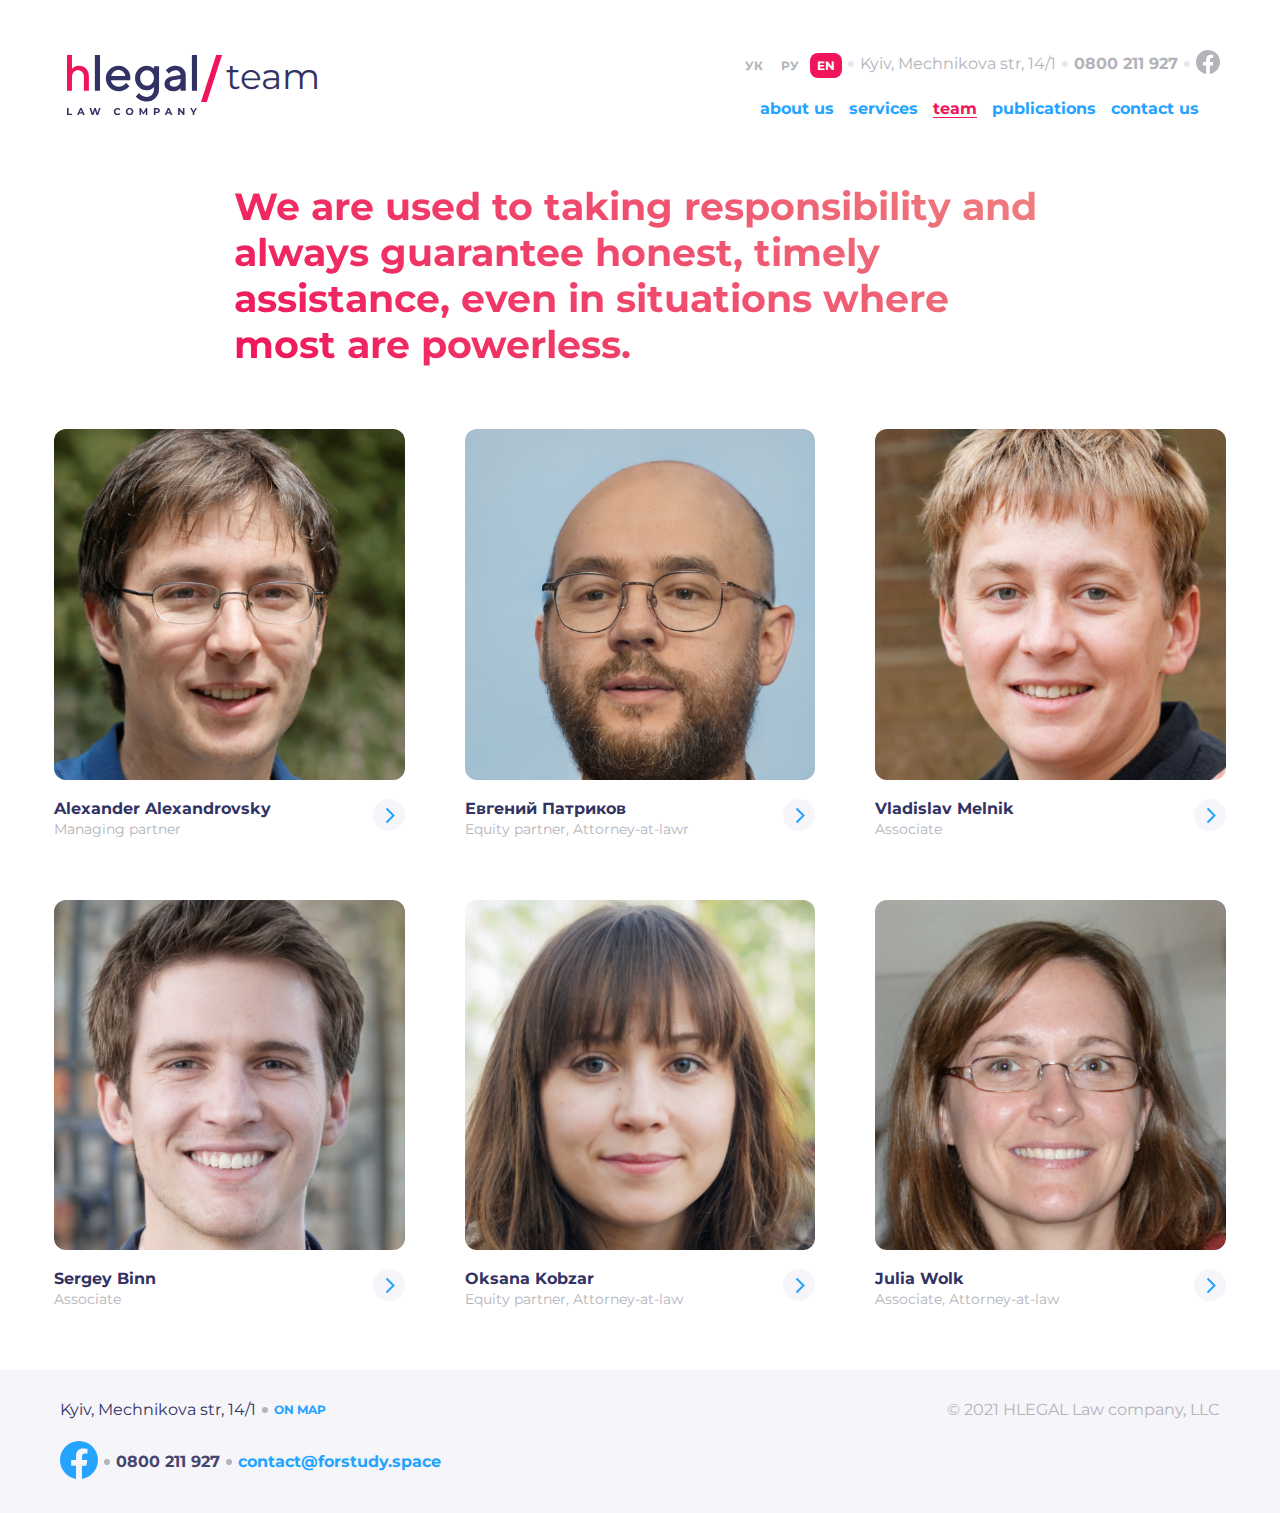
==== index.html @ 1d5ad416 "finished" ====
<!DOCTYPE html>
<html lang="en">
    <head>
    <meta charset="UTF-8" />
    <meta name="viewport" content="width=device-width, initial-scale=1.0" />
    <title>Team</title>
    <link rel="stylesheet" href="fonts/fonts.css">
    <link rel="stylesheet" href="styles/header.css">
    <link rel="stylesheet" href="styles/main.css">
    <link rel="stylesheet" href="styles/footer.css">
    <link rel="stylesheet" href="styles/styles.css">

    </head>
    <body>
        <header>
            <div class="container">
                <div class="wrapper">
                    <div class="logo flex">
                        <div class="flex">
                            <svg width="130" height="60" viewBox="0 0 130 60" fill="none" xmlns="http://www.w3.org/2000/svg">
                                <path d="M4.95672 6.10352e-05H0V35.7987H4.95672V22.5177C4.95672 20.271 5.51557 18.4985 6.63326 17.2503C7.75095 16.0021 9.2817 15.353 11.1769 15.353C12.8049 15.353 14.1655 15.9522 15.2589 17.1005C16.3523 18.2738 16.9112 19.7467 16.9112 21.5192V35.8236H21.8922V21.5192C21.8922 18.2239 20.9932 15.6276 19.1951 13.6804C17.3971 11.7332 15.0402 10.7596 12.1731 10.7596C11.347 10.7596 10.5209 10.8595 9.71906 11.0841C8.89294 11.3088 8.2369 11.5585 7.70235 11.8331C7.16781 12.1077 6.65756 12.4072 6.1959 12.7567C5.73424 13.1062 5.41838 13.3559 5.27259 13.5057C5.1268 13.6555 5.00532 13.7553 4.95672 13.8302V6.10352e-05Z" fill="#F0145A"/>
                                <path d="M32.9726 0H27.8628V35.7689H32.9726V0Z" fill="#323264"/>
                                <path d="M63.1114 25.2931L63.3669 22.7382C63.3669 19.3146 62.2428 16.4531 59.9433 14.1537C57.6439 11.8543 54.7824 10.7301 51.3588 10.7301C47.9352 10.7301 44.9715 11.9565 42.5188 14.4092C40.0661 16.8619 38.8397 19.7745 38.8397 23.2492C38.8397 26.8261 40.1172 29.892 42.621 32.4469C45.1248 35.0018 48.1396 36.2793 51.6143 36.2793C52.9429 36.2793 54.1692 36.0749 55.3956 35.7172C56.6219 35.3084 57.6439 34.8996 58.3593 34.4909C59.1258 34.031 59.8922 33.52 60.5565 32.9579C61.2208 32.3958 61.6807 31.987 61.8851 31.7315C62.0895 31.4761 62.2428 31.3228 62.345 31.1695L59.0236 27.8481L58.2571 28.8189C57.7461 29.4321 56.8774 30.0453 55.6511 30.7096C54.3736 31.3739 53.0451 31.6804 51.6143 31.6804C49.6215 31.6804 47.9352 31.0673 46.5045 29.7898C45.0737 28.5123 44.205 27.0305 43.9495 25.2931H63.1114ZM51.3588 15.0735C53.2494 15.0735 54.7824 15.6355 56.0599 16.7086C57.2862 17.8328 58.0527 19.2124 58.3593 20.9498H44.1539C44.6138 19.2124 45.4314 17.8328 46.7089 16.7086C47.9352 15.6355 49.5193 15.0735 51.3588 15.0735Z" fill="#323264"/>
                                <path d="M86.9429 34.2865C86.9429 36.5348 86.2786 38.3743 84.8989 39.8051C83.5704 41.1847 81.8841 41.9001 79.7891 41.9001C78.8693 41.9001 77.9496 41.7468 77.0809 41.4913C76.2122 41.2358 75.5479 40.9292 74.9859 40.5715C74.4238 40.2139 73.9128 39.8562 73.4018 39.3963C72.9419 38.9364 72.6353 38.6298 72.482 38.4765C72.3287 38.3232 72.2265 38.1699 72.1244 38.0677L68.803 41.3891L69.2117 41.9001C69.4672 42.2578 69.9271 42.7177 70.5403 43.2287C71.1535 43.6885 71.8689 44.1995 72.6864 44.7105C73.504 45.1704 74.526 45.5792 75.8034 45.9369C77.0809 46.2946 78.4094 46.499 79.7891 46.499C83.2638 46.499 86.1253 45.3237 88.5269 42.9732C90.8774 40.5716 92.0527 37.71 92.0527 34.2354V11.2411H86.9429V13.796L86.0742 13.0295C85.5121 12.5185 84.6434 12.0076 83.4171 11.4966C82.1907 10.9856 80.8622 10.7301 79.5336 10.7301C76.4166 10.7301 73.7595 11.9054 71.4601 14.307C69.1606 16.7086 68.0365 19.5701 68.0365 22.9937C68.0365 26.4173 69.1606 29.2788 71.4601 31.6804C73.7595 34.0821 76.4166 35.2573 79.5336 35.2573C80.4023 35.2573 81.2199 35.1551 82.0885 34.9507C82.9061 34.6952 83.5704 34.4397 84.1325 34.1843C84.6945 33.9288 85.2055 33.6222 85.6654 33.2645C86.1253 32.9068 86.483 32.6513 86.5852 32.5491L86.9429 32.1914V34.2865ZM73.1463 22.9937C73.1463 20.8476 73.8106 19.0591 75.1903 17.5773C76.5699 16.0954 78.2051 15.329 80.0446 15.329C81.8841 15.329 83.5193 16.0954 84.8989 17.5773C86.2275 19.0591 86.9429 20.8476 86.9429 22.9937C86.9429 25.1398 86.2275 26.9283 84.8989 28.4101C83.5193 29.892 81.8841 30.6585 80.0446 30.6585C78.2051 30.6585 76.5699 29.892 75.1903 28.4101C73.8106 26.9283 73.1463 25.1398 73.1463 22.9937Z" fill="#323264"/>
                                <path d="M118.724 35.7683V19.9278C118.724 17.3218 117.753 15.1246 115.863 13.3872C113.972 11.5988 111.519 10.7301 108.504 10.7301C107.329 10.7301 106.154 10.8834 105.03 11.19C103.906 11.5477 102.986 11.9054 102.321 12.3142C101.657 12.7229 100.993 13.1828 100.38 13.7449C99.7666 14.2559 99.4089 14.6136 99.2045 14.818C99.0512 15.0224 98.8979 15.1757 98.7957 15.329L102.117 18.6504L102.781 17.7817C103.19 17.2196 103.906 16.7086 104.979 16.1465C106.052 15.5845 107.227 15.329 108.504 15.329C109.986 15.329 111.213 15.7888 112.183 16.6575C113.154 17.5262 113.614 18.6504 113.614 19.9278L104.672 21.4608C102.475 21.8185 100.686 22.6871 99.46 24.0668C98.1825 25.4464 97.5182 27.1327 97.5182 29.1255C97.5182 31.0162 98.3358 32.6513 99.971 34.0821C101.657 35.5639 103.701 36.2793 106.205 36.2793C107.074 36.2793 107.891 36.1771 108.709 35.9216C109.577 35.7172 110.242 35.4617 110.804 35.2062C111.366 34.9507 111.877 34.6442 112.337 34.2865C112.797 33.9288 113.103 33.6733 113.308 33.5711C113.461 33.4178 113.563 33.2645 113.614 33.2134V35.7683H118.724ZM106.971 31.6804C105.643 31.6804 104.57 31.3739 103.803 30.7607C102.986 30.1475 102.628 29.4321 102.628 28.6145C102.628 27.7459 102.884 26.9794 103.446 26.4173C104.008 25.8552 104.774 25.4464 105.694 25.2931L113.614 24.0157V24.5267C113.614 26.8261 113.052 28.5634 111.877 29.8409C110.702 31.0673 109.066 31.6804 106.971 31.6804Z" fill="#323264"/>
                                <path d="M130 0H124.89V35.7689H130V0Z" fill="#323264"/>
                                <path d="M0 53.1185H1.59915V58.7253H5.06396V60.0283H0V53.1185Z" fill="#323264"/>
                                <path d="M15.5016 58.5477H12.2934L11.6814 60.0283H10.0428L13.1226 53.1185H14.702L17.7917 60.0283H16.1136L15.5016 58.5477ZM14.9982 57.3335L13.9025 54.688L12.8067 57.3335H14.9982Z" fill="#323264"/>
                                <path d="M33.5121 53.1185L31.2516 60.0283H29.534L28.0138 55.3494L26.4443 60.0283H24.7366L22.4662 53.1185H24.1245L25.6842 57.9751L27.313 53.1185H28.7937L30.3731 58.0146L31.9821 53.1185H33.5121Z" fill="#323264"/>
                                <path d="M50.5232 60.1468C49.819 60.1468 49.1807 59.9954 48.6082 59.6927C48.0422 59.3834 47.5947 58.959 47.2657 58.4193C46.9432 57.8731 46.782 57.2578 46.782 56.5734C46.782 55.889 46.9432 55.277 47.2657 54.7373C47.5947 54.1911 48.0422 53.7667 48.6082 53.464C49.1807 53.1547 49.8223 53 50.5331 53C51.1319 53 51.6716 53.1053 52.152 53.3159C52.6389 53.5265 53.047 53.8292 53.376 54.224L52.3494 55.1717C51.8821 54.6321 51.303 54.3622 50.612 54.3622C50.1843 54.3622 49.8026 54.4577 49.467 54.6485C49.1313 54.8328 48.8681 55.0927 48.6773 55.4283C48.493 55.764 48.4009 56.1456 48.4009 56.5734C48.4009 57.0012 48.493 57.3828 48.6773 57.7185C48.8681 58.0541 49.1313 58.3173 49.467 58.5082C49.8026 58.6924 50.1843 58.7846 50.612 58.7846C51.303 58.7846 51.8821 58.5115 52.3494 57.9653L53.376 58.9129C53.047 59.3143 52.6389 59.6203 52.152 59.8309C51.665 60.0415 51.1221 60.1468 50.5232 60.1468Z" fill="#323264"/>
                                <path d="M62.5933 60.1468C61.876 60.1468 61.2278 59.9922 60.6487 59.6829C60.0761 59.3736 59.6253 58.9491 59.2963 58.4095C58.9738 57.8632 58.8126 57.2512 58.8126 56.5734C58.8126 55.8956 58.9738 55.2868 59.2963 54.7472C59.6253 54.201 60.0761 53.7733 60.6487 53.464C61.2278 53.1547 61.876 53 62.5933 53C63.3106 53 63.9555 53.1547 64.5281 53.464C65.1006 53.7733 65.5514 54.201 65.8804 54.7472C66.2095 55.2868 66.374 55.8956 66.374 56.5734C66.374 57.2512 66.2095 57.8632 65.8804 58.4095C65.5514 58.9491 65.1006 59.3736 64.5281 59.6829C63.9555 59.9922 63.3106 60.1468 62.5933 60.1468ZM62.5933 58.7846C63.0013 58.7846 63.3698 58.6924 63.6989 58.5082C64.0279 58.3173 64.2846 58.0541 64.4688 57.7185C64.6597 57.3828 64.7551 57.0012 64.7551 56.5734C64.7551 56.1456 64.6597 55.764 64.4688 55.4283C64.2846 55.0927 64.0279 54.8328 63.6989 54.6485C63.3698 54.4577 63.0013 54.3622 62.5933 54.3622C62.1853 54.3622 61.8168 54.4577 61.4877 54.6485C61.1587 54.8328 60.8987 55.0927 60.7079 55.4283C60.5236 55.764 60.4315 56.1456 60.4315 56.5734C60.4315 57.0012 60.5236 57.3828 60.7079 57.7185C60.8987 58.0541 61.1587 58.3173 61.4877 58.5082C61.8168 58.6924 62.1853 58.7846 62.5933 58.7846Z" fill="#323264"/>
                                <path d="M78.7995 60.0283L78.7896 55.8824L76.7561 59.2979H76.0355L74.0119 55.9713V60.0283H72.5115V53.1185H73.8342L76.4205 57.4125L78.9673 53.1185H80.2802L80.2999 60.0283H78.7995Z" fill="#323264"/>
                                <path d="M89.8659 53.1185C90.478 53.1185 91.0077 53.2205 91.4552 53.4245C91.9093 53.6285 92.2581 53.918 92.5016 54.2931C92.7451 54.6682 92.8668 55.1125 92.8668 55.6258C92.8668 56.1325 92.7451 56.5767 92.5016 56.9584C92.2581 57.3335 91.9093 57.623 91.4552 57.8271C91.0077 58.0245 90.478 58.1232 89.8659 58.1232H88.4741V60.0283H86.8749V53.1185H89.8659ZM89.7771 56.8202C90.2575 56.8202 90.6227 56.7182 90.8728 56.5142C91.1229 56.3036 91.2479 56.0074 91.2479 55.6258C91.2479 55.2375 91.1229 54.9414 90.8728 54.7373C90.6227 54.5268 90.2575 54.4215 89.7771 54.4215H88.4741V56.8202H89.7771Z" fill="#323264"/>
                                <path d="M103.148 58.5477H99.9396L99.3276 60.0283H97.6889L100.769 53.1185H102.348L105.438 60.0283H103.76L103.148 58.5477ZM102.644 57.3335L101.549 54.688L100.453 57.3335H102.644Z" fill="#323264"/>
                                <path d="M117.428 53.1185V60.0283H116.115L112.67 55.8331V60.0283H111.09V53.1185H112.413L115.848 57.3137V53.1185H117.428Z" fill="#323264"/>
                                <path d="M127.315 57.5803V60.0283H125.716V57.5605L123.041 53.1185H124.739L126.585 56.1884L128.43 53.1185H130L127.315 57.5803Z" fill="#323264"/>
                                </svg>
                                
                            <img class="slash" src="images/Slash.png" alt="slash">
                            <p class="team">team</p>
                        </div>
                        <div class="burger">
                            <span></span>
                        </div>
                    </div>
                    <div class="details flex ">
                        <div>
                            <a href="#" class="link">УК</a>
                            <a href="#" class="link">РУ</a>
                            <a href="#" class="link active">EN</a>
                        </div>
                        <div class="seperator"></div>
                        <p class="font-16">Kyiv, Mechnikova str, 14/1</p>
                        <div class="seperator"></div>
                        <a class="font-16 tel" href="tel :0800 211 927">0800 211 927</a>
                        <div class="seperator"></div>
                        <a class="social" href="https://www.facebook.com/">
                            <svg width="24" height="24" viewBox="0 0 24 24" fill="none" xmlns="http://www.w3.org/2000/svg">
                                <g clip-path="url(#clip0_22721_6686)">
                                <path d="M24 12.0733C24 5.40541 18.6274 0 12 0C5.37258 0 0 5.40541 0 12.0733C0 18.0995 4.38823 23.0943 10.125 24V15.5633H7.07813V12.0733H10.125V9.41343C10.125 6.38755 11.9165 4.71615 14.6576 4.71615C15.9705 4.71615 17.3438 4.95195 17.3438 4.95195V7.92313H15.8306C14.3399 7.92313 13.875 8.85379 13.875 9.80857V12.0733H17.2031L16.6711 15.5633H13.875V24C19.6118 23.0943 24 18.0995 24 12.0733Z" fill="#B3B3BA"/>
                                </g>
                                <defs>
                                <clippath id="clip0_22721_6686">
                                <rect width="24" height="24" fill="white"/>
                                </clippath>
                                </defs>
                            </svg> 
                        </a>                           
                    </div>
                    <nav class="navigation">
                        <ul class="font-16 flex">
                            <li class="li">about us</li>
                            <li class="li">services</li>
                            <li class="li" id="link-active">team</li>
                            <li class="li">publications</li>
                            <li class="li">contact us</li>
                        </ul>
                    </nav>
                </div>
            </div>    
        </header>
        <main>
            <div class="container">
                <div class="about">
                    <p class="text-gradient">We are used to taking responsibility and always guarantee honest, timely assistance, even in situations where most are powerless.</p>
                </div>
                <div class="grid-container">
                    <div class="grid-item">
                        <img src="/images/Team-1.jpg" alt="team-1">
                        <div class="flex">
                            <div>
                                <h4>Alexander Alexandrovsky</h4>
                                <p>Managing partner</p>
                            </div>
                            <div>
                                <a class="active-arrow" href="#">
                                    <svg width="32" height="32" viewBox="0 0 32 32" fill="none" xmlns="http://www.w3.org/2000/svg">
                                    <circle cx="16" cy="16" r="16" fill="#F5F5FA"/>
                                    <path d="M13.5 23.5L20.5 16.5L13.5 9.5" stroke="#24A3FF" stroke-width="2"/>
                                    </svg>
                                </a>
                            </div>
                        </div>
                    </div>
                    <div class="grid-item">
                        <img src="/images/Team-2.jpg" alt="team-2">
                        <div class="flex">
                            <div>
                                <h4>Евгений Патриков</h4>
                                <p>Equity partner, Attorney-at-lawr</p>
                            </div>
                            <div>
                                <a class="active-arrow" href="#">
                                    <svg width="32" height="32" viewBox="0 0 32 32" fill="none" xmlns="http://www.w3.org/2000/svg">
                                    <circle cx="16" cy="16" r="16" fill="#F5F5FA"/>
                                    <path d="M13.5 23.5L20.5 16.5L13.5 9.5" stroke="#24A3FF" stroke-width="2"/>
                                    </svg>
                                </a>
                            </div>
                        </div>
                    </div>
                    <div class="grid-item">
                        <img src="/images/Team-3.jpg" alt="team-3">
                        <div class="flex">
                            <div>
                                <h4>Vladislav Melnik</h4>
                                <p>Associate</p>
                            </div>
                            <div>
                                <a class="active-arrow" href="#">
                                    <svg width="32" height="32" viewBox="0 0 32 32" fill="none" xmlns="http://www.w3.org/2000/svg">
                                    <circle cx="16" cy="16" r="16" fill="#F5F5FA"/>
                                    <path d="M13.5 23.5L20.5 16.5L13.5 9.5" stroke="#24A3FF" stroke-width="2"/>
                                    </svg>
                                </a>
                            </div>
                        </div>
                    </div>
                    <div class="grid-item">
                        <img src="/images/Team-4.jpg" alt="team-4">
                        <div class="flex">
                            <div>
                                <h4>Sergey Binn</h4>
                                <p>Associate</p>
                            </div>
                            <div>
                                <a class="active-arrow" href="#">
                                    <svg width="32" height="32" viewBox="0 0 32 32" fill="none" xmlns="http://www.w3.org/2000/svg">
                                    <circle cx="16" cy="16" r="16" fill="#F5F5FA"/>
                                    <path d="M13.5 23.5L20.5 16.5L13.5 9.5" stroke="#24A3FF" stroke-width="2"/>
                                    </svg>
                                </a>
                            </div>
                        </div>
                    </div>
                    <div class="grid-item">
                        <img src="/images/Team-5.jpg" alt="Team-5">
                        <div class="flex">
                            <div>
                                <h4>Oksana Kobzar</h4>
                                <p>Equity partner, Attorney-at-law</p>
                            </div>
                            <div>
                                <a class="active-arrow" href="#">
                                    <svg width="32" height="32" viewBox="0 0 32 32" fill="none" xmlns="http://www.w3.org/2000/svg">
                                    <circle cx="16" cy="16" r="16" fill="#F5F5FA"/>
                                    <path d="M13.5 23.5L20.5 16.5L13.5 9.5" stroke="#24A3FF" stroke-width="2"/>
                                    </svg>
                                </a>
                            </div>
                        </div>
                    </div>
                    <div class="grid-item">
                        <img src="/images/Team-6.jpg" alt="team-6">
                        <div class="flex">
                            <div>
                                <h4>Julia Wolk</h4>
                                <p>Associate, Attorney-at-law</p>
                            </div>
                            <div>
                                <a class="active-arrow" href="#">
                                    <svg width="32" height="32" viewBox="0 0 32 32" fill="none" xmlns="http://www.w3.org/2000/svg">
                                    <circle cx="16" cy="16" r="16" fill="#F5F5FA"/>
                                    <path d="M13.5 23.5L20.5 16.5L13.5 9.5" stroke="#24A3FF" stroke-width="2"/>
                                    </svg>
                                </a>
                            </div>
                        </div>
                    </div>
                </div>
            </div>
        </main>
    <footer>
        <div class="container">
            <div class="wrapper">
                <div class="left flex">
                    <p class="font-16 street">Kyiv, Mechnikova str, 14/1</p>
                    <div class="seperator"></div>
                    <a href="https://maps.app.goo.gl/Zw4MKvHGfPZktKgB7" class="map">ON MAP</a>
                </div>
                <div class="right flex">
                    <p class="font-16">© 2021 HLEGAL Law company, LLC</p>
                </div>
                <div class="bottom flex">
                    <a class="social" href="https://www.facebook.com/">
                        <svg width="38" height="38" viewBox="0 0 38 38" fill="none" xmlns="http://www.w3.org/2000/svg">
                            <g clip-path="url(#clip0_22721_8205)">
                            <path d="M38 19.1161C38 8.55857 29.4934 0 19 0C8.50658 0 0 8.55857 0 19.1161C0 28.6575 6.94803 36.5659 16.0312 38V24.6419H11.207V19.1161H16.0312V14.9046C16.0312 10.1136 18.8678 7.46723 23.2078 7.46723C25.2866 7.46723 27.4609 7.84059 27.4609 7.84059V12.545H25.0651C22.7048 12.545 21.9688 14.0185 21.9688 15.5302V19.1161H27.2383L26.3959 24.6419H21.9688V38C31.052 36.5659 38 28.6575 38 19.1161Z" fill="#24A3FF"/>
                            </g>
                            <defs>
                            <clippath id="clip0_22721_8205">
                            <rect width="38" height="38" fill="white"/>
                            </clippath>
                            </defs>
                            </svg>                            
                    </a>
                    <div class="seperator"></div>
                    <a class="font-16 tel" href="tel :0800 211 927">0800 211 927</a>
                    <div class="seperator"></div>
                    <a class="map" href="mailto:contact@forstudy.space">contact@forstudy.space</a>
                </div>
            </div>
        </div>
    </footer>
    <script src="js/script.js"></script> 
    </body>
</html>
---- fonts/fonts.css ----
@font-face {
    font-family: Roboto;
    src: url("Roboto-Regular.ttf");
    font-weight: 400;
}

@font-face {
    font-family: Roboto;
    src: url("Roboto-Thin.ttf");
    font-weight: 100;
}

@font-face {
    font-family: Roboto;
    src: url("Roboto-Bold.ttf");
    font-weight: 700;
}

@font-face {
    font-family: Roboto;
    src: url("Roboto-Medium.ttf");
    font-weight: 500;
}

@font-face {
    font-family: Montserrat;
    src: url("Montserrat/Montserrat-Bold.ttf");
    font-weight: 700;
}
@font-face {
    font-family: Montserrat;
    src: url("Montserrat/Montserrat-Regular.ttf");
    font-weight: 400;
}
---- styles/header.css ----
.text-gradient {
  background-image: linear-gradient(45deg, rgb(240, 20, 90), rgb(239, 128, 128));
  -webkit-background-clip: text;
  color: transparent;
}

html {
  color: #323264;
}

.font-16 {
  font-size: 16px;
  font-weight: 400;
  line-height: 19.5px;
  color: #B3B3BA;
}

header .wrapper {
  max-width: 91.6vw;
  margin: 50px 60px 0 60px;
  display: grid;
  grid-template-areas: "a b" "a c";
  grid-template-columns: 2fr;
}
@media screen and (max-width: 900px) {
  header .wrapper {
    grid-template-areas: "b" "a" "c";
  }
}
@media screen and (max-width: 600px) {
  header .wrapper {
    margin: 0 15px;
  }
}

.team {
  font-size: 36px;
  font-weight: 400;
  line-height: 43.88px;
  color: #323264;
  padding-left: 4px;
}

.logo {
  grid-area: a;
  padding: 5px 7px;
  justify-content: space-between;
}
@media screen and (max-width: 600px) {
  .logo {
    padding: 15px 0 10px 0;
  }
}
@media screen and (max-width: 340px) {
  .logo {
    height: 18vh;
  }
}

.logo-pic {
  max-height: 60px;
}

.slash {
  max-height: 47px;
  padding-left: 4px;
}

.flex {
  display: flex;
}

.link {
  text-decoration: none;
  font-size: 12px;
  font-weight: 700;
  line-height: 14.63px;
  color: #B3B3BA;
  padding: 5px 7px;
}
.link:hover {
  background-color: #F5F5FA;
  border-radius: 8px;
}

.details {
  align-items: center;
  grid-area: b;
}
@media screen and (max-width: 600px) {
  .details {
    justify-content: space-between;
    padding: 10px 15px;
    background-color: #F5F5FA;
    margin-left: -15px;
    margin-right: -30px;
  }
}
@media screen and (max-width: 400px) {
  .details {
    margin-right: -15px;
  }
}
@media screen and (max-width: 600px) {
  .details p, .details .seperator, .details .social {
    display: none;
  }
}

.active {
  background-color: #F0145A;
  color: white;
  border-radius: 8px;
}
.active:hover {
  background-color: #F0145A;
}

.tel {
  text-decoration: none;
  font-weight: 700;
}

#link-active {
  color: #F0145A;
  text-decoration: underline;
  text-decoration-color: #F0145A;
  text-underline-offset: 3px;
}

.navigation {
  grid-area: c;
  margin-top: 16px;
  padding: 5px 7px;
  padding-right: 0;
  justify-content: flex-end;
}
@media screen and (max-width: 600px) {
  .navigation {
    display: none;
  }
}
@media screen and (max-width: 900px) {
  .navigation {
    margin-left: 0;
    justify-content: flex-start;
  }
}

.li {
  font-weight: 700;
  color: #24A3FF;
  margin-left: 15px;
}
@media screen and (max-width: 900px) {
  .li {
    margin-left: 0;
    margin-right: 15px;
  }
}
.li:hover {
  text-decoration: underline;
  text-decoration-color: #24A3FF;
  text-underline-offset: 3px;
}

ul {
  list-style: none;
}

.burger {
  display: none;
  position: relative;
  z-index: 50;
  width: 32px;
  height: 18px;
  align-items: center;
  align-self: center;
}
@media screen and (max-width: 600px) {
  .burger {
    display: flex;
    margin-right: -15px;
  }
}
@media screen and (max-width: 400px) {
  .burger {
    margin-right: -5px;
  }
}
.burger span {
  width: 80%;
  height: 2px;
  background-color: #323264;
}
.burger::before, .burger::after {
  content: "";
  height: 2px;
  width: 80%;
  background-color: #323264;
  position: absolute;
  transition: all 0.3s ease 0s;
}
.burger::before {
  top: 0;
}
.burger::after {
  bottom: 0;
}

.burger.burger-active span {
  transform: scale(0);
}

.burger.burger-active::before {
  top: 50%;
  transform: rotate(-45deg) translate(0, -50%);
  background-color: #F0145A;
}

.burger.burger-active::after {
  bottom: 50%;
  transform: rotate(45deg) translate(0, 50%);
  background-color: #F0145A;
}

.seperator {
  width: 6px;
  height: 6px;
  background-color: #E6E6F0;
  border-radius: 3px;
  margin: 0 6px;
}

.flex-active {
  display: flex;
  flex-direction: column;
}

.block {
  display: block;
  background-color: #686887;
  position: fixed;
  height: 100%;
  width: 100%;
  margin: 0;
  margin-left: -15px;
}

.menu {
  position: absolute;
  bottom: 0;
  padding: 12px;
  padding-top: 64px;
  background-color: white;
  align-items: center;
  width: 95%;
  border-radius: 12px 12px 0px 0px;
}

.menu-li {
  background-color: #F5F5FA;
  padding: 7px 0;
  width: 90%;
  text-align: center;
  font-size: 24px;
  line-height: 29.26px;
  margin-bottom: 10px;
  border-radius: 12px;
}
.menu-li:hover {
  background-color: #E6E6F0;
}

.menu-li#link-active {
  text-decoration: none;
}

.new {
  margin: 16px;
  position: fixed;
  bottom: 18rem;
  right: 1px;
}

.social:hover svg path {
  fill: #F0145A;
}
---- styles/main.css ----
main .container {
  max-width: 91.6vw;
  margin: 0 auto;
}

.grid-container {
  display: grid;
  grid-template-columns: repeat(auto-fill, minmax(calc((100% - 60px * 2) / 3), 1fr));
  gap: 60px;
}
@media screen and (max-width: 900px) {
  .grid-container {
    grid-template-columns: repeat(auto-fill, minmax(calc((100% - 60px) / 2), 1fr));
  }
}
@media screen and (max-width: 500px) {
  .grid-container {
    grid-template-columns: repeat(auto-fill, minmax(100%, 1fr));
    gap: 30px;
  }
}

.none {
  display: none;
}

.grid-item {
  max-width: 27.8vw;
  border-radius: 12px;
}
@media screen and (max-width: 900px) {
  .grid-item {
    max-width: none;
  }
}
@media screen and (max-width: 500px) {
  .grid-item {
    max-height: none;
  }
}
.grid-item img {
  max-width: 100%;
  height: auto;
  border-radius: 12px;
}
@media screen and (min-width: 1840px) {
  .grid-item img {
    min-width: 100%;
  }
}
.grid-item p {
  font-size: 14px;
  font-weight: 400;
  line-height: 22px;
  color: #B3B3BA;
}
.grid-item .flex {
  justify-content: space-between;
  margin-top: 15px;
}
@media screen and (min-width: 1840px) {
  .grid-item .flex p, .grid-item .flex h4 {
    font-size: 140%;
  }
}

.active-arrow:hover svg path {
  stroke: #F0145A;
}

.about {
  padding: 0 180px;
  font-size: 38px;
  font-weight: 700;
  line-height: 46.32px;
  color: inherit;
  margin-top: 60px;
  margin-bottom: 60px;
}
@media screen and (max-width: 1195px) {
  .about {
    padding: 0 60px;
  }
}
@media screen and (max-width: 500px) {
  .about {
    padding: 0 30px;
  }
}
---- styles/footer.css ----
footer {
  background-color: #F5F5FA;
  margin-top: 60px;
}
footer .container {
  padding: 30px 60px;
}
footer .wrapper {
  max-width: 91.6vw;
  display: grid;
  grid-template-areas: "a b" "c b";
  grid-template-columns: 2fr;
}
@media screen and (max-width: 900px) {
  footer .wrapper {
    grid-template-areas: "a" "c" "b";
    margin: 0 auto;
    width: 51.9vw;
  }
}
footer .seperator {
  background-color: #B3B3BA;
}
footer .tel {
  color: #46466E;
}
@media screen and (max-width: 765px) {
  footer .seperator {
    display: none;
  }
  footer .flex {
    flex-direction: column;
  }
  footer .map, footer .tel {
    margin-top: 10px;
  }
}

.right {
  grid-area: b;
  margin-left: 15px;
}
@media screen and (max-width: 900px) {
  .right {
    text-align: center;
    justify-content: center;
    margin-top: 30px;
  }
}

.left {
  align-items: center;
  grid-area: a;
}

.bottom {
  align-items: center;
  grid-area: c;
  margin-top: 21px;
}

.street {
  color: #323264;
}

.map {
  text-decoration: none;
  font-size: 12px;
  font-weight: 700;
  line-height: 14.63px;
  color: #24A3FF;
}

.bottom .map {
  font-size: 16px;
}
.bottom .map:hover {
  color: #F0145A;
}
---- styles/styles.css ----
* {
  margin: 0;
  padding: 0;
  box-sizing: border-box;
}

:root {
  --basic-font-family: "Montserrat", sans-serif;
}

html {
  font-family: var(--basic-font-family);
  height: 100%;
}

body {
  display: flex;
  flex-direction: column;
  min-height: 100%;
}

header,
footer {
flex: 0 0 auto ;
}

main {
  flex: 1 1 auto;
}
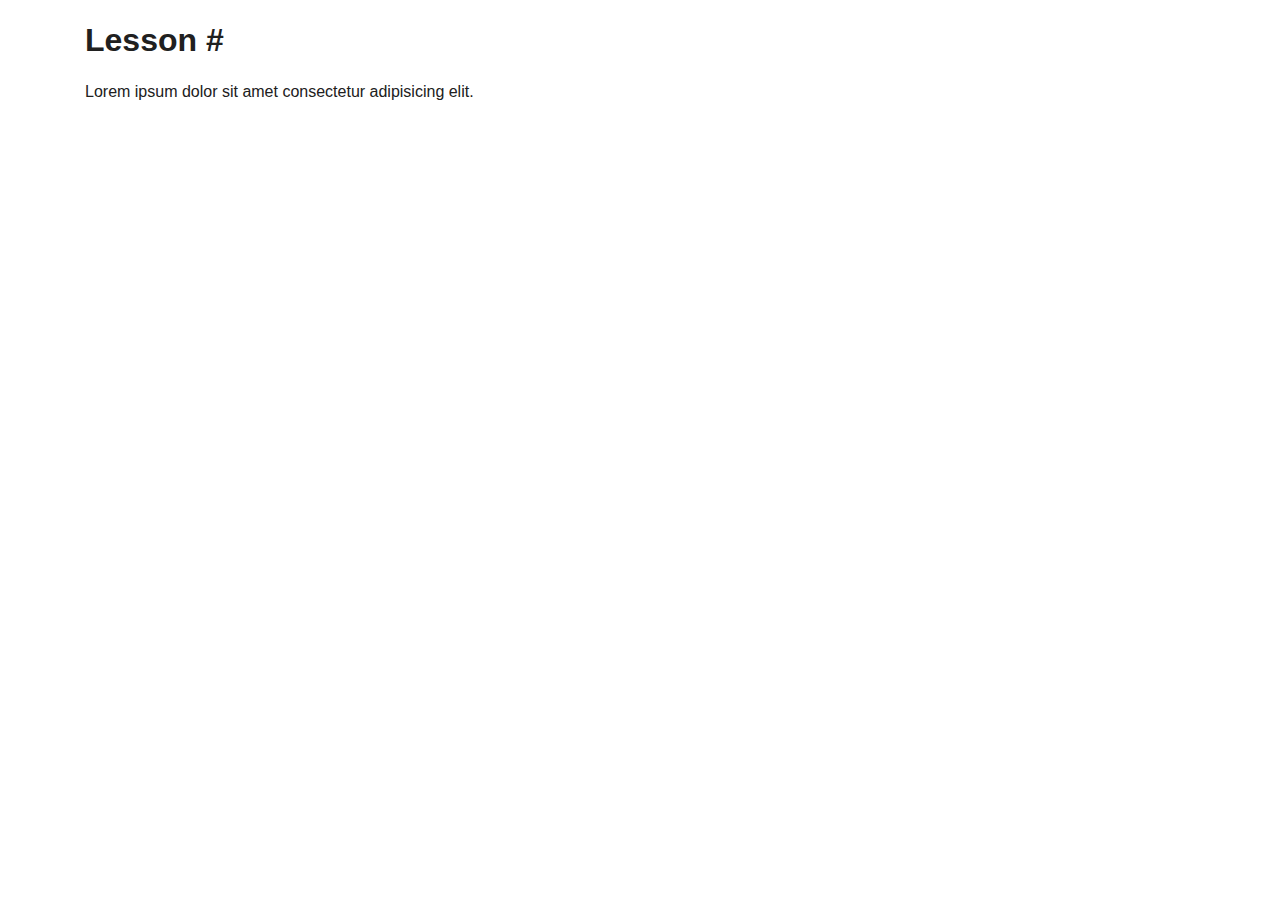
==== commit e3bf0cff: "started" ====
--- a/index.html
+++ b/index.html
@@ -1,227 +1,36 @@
 <!DOCTYPE html>
 <html lang="en">
-    <head>
+<head>
     <meta charset="UTF-8" />
     <meta name="viewport" content="width=device-width, initial-scale=1.0" />
-    <title>Team</title>
+    <title>Document</title>
     <link rel="stylesheet" href="fonts/fonts.css">
-    <link rel="stylesheet" href="styles/header.css">
-    <link rel="stylesheet" href="styles/main.css">
-    <link rel="stylesheet" href="styles/footer.css">
-    <link rel="stylesheet" href="styles/styles.css">
+    <link rel="stylesheet" href="styles/style.css">
+    <link rel="stylesheet" href="styles/slider.css">
+</head>
+    <body>
+        <header></header>
+        <main>
+        <section class="py-rem">
+            <div class="container">
+            <h1 class="main-title">Lesson #</h1>
+            <p class="description py-rem">Lorem ipsum dolor sit amet consectetur adipisicing elit.</p>
+            <!-- <img src="images/nature.jpg" alt="nature"> -->
 
-    </head>
-    <body>
-        <header>
-            <div class="container">
-                <div class="wrapper">
-                    <div class="logo flex">
-                        <div class="flex">
-                            <svg width="130" height="60" viewBox="0 0 130 60" fill="none" xmlns="http://www.w3.org/2000/svg">
-                                <path d="M4.95672 6.10352e-05H0V35.7987H4.95672V22.5177C4.95672 20.271 5.51557 18.4985 6.63326 17.2503C7.75095 16.0021 9.2817 15.353 11.1769 15.353C12.8049 15.353 14.1655 15.9522 15.2589 17.1005C16.3523 18.2738 16.9112 19.7467 16.9112 21.5192V35.8236H21.8922V21.5192C21.8922 18.2239 20.9932 15.6276 19.1951 13.6804C17.3971 11.7332 15.0402 10.7596 12.1731 10.7596C11.347 10.7596 10.5209 10.8595 9.71906 11.0841C8.89294 11.3088 8.2369 11.5585 7.70235 11.8331C7.16781 12.1077 6.65756 12.4072 6.1959 12.7567C5.73424 13.1062 5.41838 13.3559 5.27259 13.5057C5.1268 13.6555 5.00532 13.7553 4.95672 13.8302V6.10352e-05Z" fill="#F0145A"/>
-                                <path d="M32.9726 0H27.8628V35.7689H32.9726V0Z" fill="#323264"/>
-                                <path d="M63.1114 25.2931L63.3669 22.7382C63.3669 19.3146 62.2428 16.4531 59.9433 14.1537C57.6439 11.8543 54.7824 10.7301 51.3588 10.7301C47.9352 10.7301 44.9715 11.9565 42.5188 14.4092C40.0661 16.8619 38.8397 19.7745 38.8397 23.2492C38.8397 26.8261 40.1172 29.892 42.621 32.4469C45.1248 35.0018 48.1396 36.2793 51.6143 36.2793C52.9429 36.2793 54.1692 36.0749 55.3956 35.7172C56.6219 35.3084 57.6439 34.8996 58.3593 34.4909C59.1258 34.031 59.8922 33.52 60.5565 32.9579C61.2208 32.3958 61.6807 31.987 61.8851 31.7315C62.0895 31.4761 62.2428 31.3228 62.345 31.1695L59.0236 27.8481L58.2571 28.8189C57.7461 29.4321 56.8774 30.0453 55.6511 30.7096C54.3736 31.3739 53.0451 31.6804 51.6143 31.6804C49.6215 31.6804 47.9352 31.0673 46.5045 29.7898C45.0737 28.5123 44.205 27.0305 43.9495 25.2931H63.1114ZM51.3588 15.0735C53.2494 15.0735 54.7824 15.6355 56.0599 16.7086C57.2862 17.8328 58.0527 19.2124 58.3593 20.9498H44.1539C44.6138 19.2124 45.4314 17.8328 46.7089 16.7086C47.9352 15.6355 49.5193 15.0735 51.3588 15.0735Z" fill="#323264"/>
-                                <path d="M86.9429 34.2865C86.9429 36.5348 86.2786 38.3743 84.8989 39.8051C83.5704 41.1847 81.8841 41.9001 79.7891 41.9001C78.8693 41.9001 77.9496 41.7468 77.0809 41.4913C76.2122 41.2358 75.5479 40.9292 74.9859 40.5715C74.4238 40.2139 73.9128 39.8562 73.4018 39.3963C72.9419 38.9364 72.6353 38.6298 72.482 38.4765C72.3287 38.3232 72.2265 38.1699 72.1244 38.0677L68.803 41.3891L69.2117 41.9001C69.4672 42.2578 69.9271 42.7177 70.5403 43.2287C71.1535 43.6885 71.8689 44.1995 72.6864 44.7105C73.504 45.1704 74.526 45.5792 75.8034 45.9369C77.0809 46.2946 78.4094 46.499 79.7891 46.499C83.2638 46.499 86.1253 45.3237 88.5269 42.9732C90.8774 40.5716 92.0527 37.71 92.0527 34.2354V11.2411H86.9429V13.796L86.0742 13.0295C85.5121 12.5185 84.6434 12.0076 83.4171 11.4966C82.1907 10.9856 80.8622 10.7301 79.5336 10.7301C76.4166 10.7301 73.7595 11.9054 71.4601 14.307C69.1606 16.7086 68.0365 19.5701 68.0365 22.9937C68.0365 26.4173 69.1606 29.2788 71.4601 31.6804C73.7595 34.0821 76.4166 35.2573 79.5336 35.2573C80.4023 35.2573 81.2199 35.1551 82.0885 34.9507C82.9061 34.6952 83.5704 34.4397 84.1325 34.1843C84.6945 33.9288 85.2055 33.6222 85.6654 33.2645C86.1253 32.9068 86.483 32.6513 86.5852 32.5491L86.9429 32.1914V34.2865ZM73.1463 22.9937C73.1463 20.8476 73.8106 19.0591 75.1903 17.5773C76.5699 16.0954 78.2051 15.329 80.0446 15.329C81.8841 15.329 83.5193 16.0954 84.8989 17.5773C86.2275 19.0591 86.9429 20.8476 86.9429 22.9937C86.9429 25.1398 86.2275 26.9283 84.8989 28.4101C83.5193 29.892 81.8841 30.6585 80.0446 30.6585C78.2051 30.6585 76.5699 29.892 75.1903 28.4101C73.8106 26.9283 73.1463 25.1398 73.1463 22.9937Z" fill="#323264"/>
-                                <path d="M118.724 35.7683V19.9278C118.724 17.3218 117.753 15.1246 115.863 13.3872C113.972 11.5988 111.519 10.7301 108.504 10.7301C107.329 10.7301 106.154 10.8834 105.03 11.19C103.906 11.5477 102.986 11.9054 102.321 12.3142C101.657 12.7229 100.993 13.1828 100.38 13.7449C99.7666 14.2559 99.4089 14.6136 99.2045 14.818C99.0512 15.0224 98.8979 15.1757 98.7957 15.329L102.117 18.6504L102.781 17.7817C103.19 17.2196 103.906 16.7086 104.979 16.1465C106.052 15.5845 107.227 15.329 108.504 15.329C109.986 15.329 111.213 15.7888 112.183 16.6575C113.154 17.5262 113.614 18.6504 113.614 19.9278L104.672 21.4608C102.475 21.8185 100.686 22.6871 99.46 24.0668C98.1825 25.4464 97.5182 27.1327 97.5182 29.1255C97.5182 31.0162 98.3358 32.6513 99.971 34.0821C101.657 35.5639 103.701 36.2793 106.205 36.2793C107.074 36.2793 107.891 36.1771 108.709 35.9216C109.577 35.7172 110.242 35.4617 110.804 35.2062C111.366 34.9507 111.877 34.6442 112.337 34.2865C112.797 33.9288 113.103 33.6733 113.308 33.5711C113.461 33.4178 113.563 33.2645 113.614 33.2134V35.7683H118.724ZM106.971 31.6804C105.643 31.6804 104.57 31.3739 103.803 30.7607C102.986 30.1475 102.628 29.4321 102.628 28.6145C102.628 27.7459 102.884 26.9794 103.446 26.4173C104.008 25.8552 104.774 25.4464 105.694 25.2931L113.614 24.0157V24.5267C113.614 26.8261 113.052 28.5634 111.877 29.8409C110.702 31.0673 109.066 31.6804 106.971 31.6804Z" fill="#323264"/>
-                                <path d="M130 0H124.89V35.7689H130V0Z" fill="#323264"/>
-                                <path d="M0 53.1185H1.59915V58.7253H5.06396V60.0283H0V53.1185Z" fill="#323264"/>
-                                <path d="M15.5016 58.5477H12.2934L11.6814 60.0283H10.0428L13.1226 53.1185H14.702L17.7917 60.0283H16.1136L15.5016 58.5477ZM14.9982 57.3335L13.9025 54.688L12.8067 57.3335H14.9982Z" fill="#323264"/>
-                                <path d="M33.5121 53.1185L31.2516 60.0283H29.534L28.0138 55.3494L26.4443 60.0283H24.7366L22.4662 53.1185H24.1245L25.6842 57.9751L27.313 53.1185H28.7937L30.3731 58.0146L31.9821 53.1185H33.5121Z" fill="#323264"/>
-                                <path d="M50.5232 60.1468C49.819 60.1468 49.1807 59.9954 48.6082 59.6927C48.0422 59.3834 47.5947 58.959 47.2657 58.4193C46.9432 57.8731 46.782 57.2578 46.782 56.5734C46.782 55.889 46.9432 55.277 47.2657 54.7373C47.5947 54.1911 48.0422 53.7667 48.6082 53.464C49.1807 53.1547 49.8223 53 50.5331 53C51.1319 53 51.6716 53.1053 52.152 53.3159C52.6389 53.5265 53.047 53.8292 53.376 54.224L52.3494 55.1717C51.8821 54.6321 51.303 54.3622 50.612 54.3622C50.1843 54.3622 49.8026 54.4577 49.467 54.6485C49.1313 54.8328 48.8681 55.0927 48.6773 55.4283C48.493 55.764 48.4009 56.1456 48.4009 56.5734C48.4009 57.0012 48.493 57.3828 48.6773 57.7185C48.8681 58.0541 49.1313 58.3173 49.467 58.5082C49.8026 58.6924 50.1843 58.7846 50.612 58.7846C51.303 58.7846 51.8821 58.5115 52.3494 57.9653L53.376 58.9129C53.047 59.3143 52.6389 59.6203 52.152 59.8309C51.665 60.0415 51.1221 60.1468 50.5232 60.1468Z" fill="#323264"/>
-                                <path d="M62.5933 60.1468C61.876 60.1468 61.2278 59.9922 60.6487 59.6829C60.0761 59.3736 59.6253 58.9491 59.2963 58.4095C58.9738 57.8632 58.8126 57.2512 58.8126 56.5734C58.8126 55.8956 58.9738 55.2868 59.2963 54.7472C59.6253 54.201 60.0761 53.7733 60.6487 53.464C61.2278 53.1547 61.876 53 62.5933 53C63.3106 53 63.9555 53.1547 64.5281 53.464C65.1006 53.7733 65.5514 54.201 65.8804 54.7472C66.2095 55.2868 66.374 55.8956 66.374 56.5734C66.374 57.2512 66.2095 57.8632 65.8804 58.4095C65.5514 58.9491 65.1006 59.3736 64.5281 59.6829C63.9555 59.9922 63.3106 60.1468 62.5933 60.1468ZM62.5933 58.7846C63.0013 58.7846 63.3698 58.6924 63.6989 58.5082C64.0279 58.3173 64.2846 58.0541 64.4688 57.7185C64.6597 57.3828 64.7551 57.0012 64.7551 56.5734C64.7551 56.1456 64.6597 55.764 64.4688 55.4283C64.2846 55.0927 64.0279 54.8328 63.6989 54.6485C63.3698 54.4577 63.0013 54.3622 62.5933 54.3622C62.1853 54.3622 61.8168 54.4577 61.4877 54.6485C61.1587 54.8328 60.8987 55.0927 60.7079 55.4283C60.5236 55.764 60.4315 56.1456 60.4315 56.5734C60.4315 57.0012 60.5236 57.3828 60.7079 57.7185C60.8987 58.0541 61.1587 58.3173 61.4877 58.5082C61.8168 58.6924 62.1853 58.7846 62.5933 58.7846Z" fill="#323264"/>
-                                <path d="M78.7995 60.0283L78.7896 55.8824L76.7561 59.2979H76.0355L74.0119 55.9713V60.0283H72.5115V53.1185H73.8342L76.4205 57.4125L78.9673 53.1185H80.2802L80.2999 60.0283H78.7995Z" fill="#323264"/>
-                                <path d="M89.8659 53.1185C90.478 53.1185 91.0077 53.2205 91.4552 53.4245C91.9093 53.6285 92.2581 53.918 92.5016 54.2931C92.7451 54.6682 92.8668 55.1125 92.8668 55.6258C92.8668 56.1325 92.7451 56.5767 92.5016 56.9584C92.2581 57.3335 91.9093 57.623 91.4552 57.8271C91.0077 58.0245 90.478 58.1232 89.8659 58.1232H88.4741V60.0283H86.8749V53.1185H89.8659ZM89.7771 56.8202C90.2575 56.8202 90.6227 56.7182 90.8728 56.5142C91.1229 56.3036 91.2479 56.0074 91.2479 55.6258C91.2479 55.2375 91.1229 54.9414 90.8728 54.7373C90.6227 54.5268 90.2575 54.4215 89.7771 54.4215H88.4741V56.8202H89.7771Z" fill="#323264"/>
-                                <path d="M103.148 58.5477H99.9396L99.3276 60.0283H97.6889L100.769 53.1185H102.348L105.438 60.0283H103.76L103.148 58.5477ZM102.644 57.3335L101.549 54.688L100.453 57.3335H102.644Z" fill="#323264"/>
-                                <path d="M117.428 53.1185V60.0283H116.115L112.67 55.8331V60.0283H111.09V53.1185H112.413L115.848 57.3137V53.1185H117.428Z" fill="#323264"/>
-                                <path d="M127.315 57.5803V60.0283H125.716V57.5605L123.041 53.1185H124.739L126.585 56.1884L128.43 53.1185H130L127.315 57.5803Z" fill="#323264"/>
-                                </svg>
-                                
-                            <img class="slash" src="images/Slash.png" alt="slash">
-                            <p class="team">team</p>
-                        </div>
-                        <div class="burger">
-                            <span></span>
-                        </div>
-                    </div>
-                    <div class="details flex ">
-                        <div>
-                            <a href="#" class="link">УК</a>
-                            <a href="#" class="link">РУ</a>
-                            <a href="#" class="link active">EN</a>
-                        </div>
-                        <div class="seperator"></div>
-                        <p class="font-16">Kyiv, Mechnikova str, 14/1</p>
-                        <div class="seperator"></div>
-                        <a class="font-16 tel" href="tel :0800 211 927">0800 211 927</a>
-                        <div class="seperator"></div>
-                        <a class="social" href="https://www.facebook.com/">
-                            <svg width="24" height="24" viewBox="0 0 24 24" fill="none" xmlns="http://www.w3.org/2000/svg">
-                                <g clip-path="url(#clip0_22721_6686)">
-                                <path d="M24 12.0733C24 5.40541 18.6274 0 12 0C5.37258 0 0 5.40541 0 12.0733C0 18.0995 4.38823 23.0943 10.125 24V15.5633H7.07813V12.0733H10.125V9.41343C10.125 6.38755 11.9165 4.71615 14.6576 4.71615C15.9705 4.71615 17.3438 4.95195 17.3438 4.95195V7.92313H15.8306C14.3399 7.92313 13.875 8.85379 13.875 9.80857V12.0733H17.2031L16.6711 15.5633H13.875V24C19.6118 23.0943 24 18.0995 24 12.0733Z" fill="#B3B3BA"/>
-                                </g>
-                                <defs>
-                                <clippath id="clip0_22721_6686">
-                                <rect width="24" height="24" fill="white"/>
-                                </clippath>
-                                </defs>
-                            </svg> 
-                        </a>                           
-                    </div>
-                    <nav class="navigation">
-                        <ul class="font-16 flex">
-                            <li class="li">about us</li>
-                            <li class="li">services</li>
-                            <li class="li" id="link-active">team</li>
-                            <li class="li">publications</li>
-                            <li class="li">contact us</li>
-                        </ul>
-                    </nav>
-                </div>
-            </div>    
-        </header>
-        <main>
-            <div class="container">
-                <div class="about">
-                    <p class="text-gradient">We are used to taking responsibility and always guarantee honest, timely assistance, even in situations where most are powerless.</p>
-                </div>
-                <div class="grid-container">
-                    <div class="grid-item">
-                        <img src="/images/Team-1.jpg" alt="team-1">
-                        <div class="flex">
-                            <div>
-                                <h4>Alexander Alexandrovsky</h4>
-                                <p>Managing partner</p>
-                            </div>
-                            <div>
-                                <a class="active-arrow" href="#">
-                                    <svg width="32" height="32" viewBox="0 0 32 32" fill="none" xmlns="http://www.w3.org/2000/svg">
-                                    <circle cx="16" cy="16" r="16" fill="#F5F5FA"/>
-                                    <path d="M13.5 23.5L20.5 16.5L13.5 9.5" stroke="#24A3FF" stroke-width="2"/>
-                                    </svg>
-                                </a>
-                            </div>
-                        </div>
-                    </div>
-                    <div class="grid-item">
-                        <img src="/images/Team-2.jpg" alt="team-2">
-                        <div class="flex">
-                            <div>
-                                <h4>Евгений Патриков</h4>
-                                <p>Equity partner, Attorney-at-lawr</p>
-                            </div>
-                            <div>
-                                <a class="active-arrow" href="#">
-                                    <svg width="32" height="32" viewBox="0 0 32 32" fill="none" xmlns="http://www.w3.org/2000/svg">
-                                    <circle cx="16" cy="16" r="16" fill="#F5F5FA"/>
-                                    <path d="M13.5 23.5L20.5 16.5L13.5 9.5" stroke="#24A3FF" stroke-width="2"/>
-                                    </svg>
-                                </a>
-                            </div>
-                        </div>
-                    </div>
-                    <div class="grid-item">
-                        <img src="/images/Team-3.jpg" alt="team-3">
-                        <div class="flex">
-                            <div>
-                                <h4>Vladislav Melnik</h4>
-                                <p>Associate</p>
-                            </div>
-                            <div>
-                                <a class="active-arrow" href="#">
-                                    <svg width="32" height="32" viewBox="0 0 32 32" fill="none" xmlns="http://www.w3.org/2000/svg">
-                                    <circle cx="16" cy="16" r="16" fill="#F5F5FA"/>
-                                    <path d="M13.5 23.5L20.5 16.5L13.5 9.5" stroke="#24A3FF" stroke-width="2"/>
-                                    </svg>
-                                </a>
-                            </div>
-                        </div>
-                    </div>
-                    <div class="grid-item">
-                        <img src="/images/Team-4.jpg" alt="team-4">
-                        <div class="flex">
-                            <div>
-                                <h4>Sergey Binn</h4>
-                                <p>Associate</p>
-                            </div>
-                            <div>
-                                <a class="active-arrow" href="#">
-                                    <svg width="32" height="32" viewBox="0 0 32 32" fill="none" xmlns="http://www.w3.org/2000/svg">
-                                    <circle cx="16" cy="16" r="16" fill="#F5F5FA"/>
-                                    <path d="M13.5 23.5L20.5 16.5L13.5 9.5" stroke="#24A3FF" stroke-width="2"/>
-                                    </svg>
-                                </a>
-                            </div>
-                        </div>
-                    </div>
-                    <div class="grid-item">
-                        <img src="/images/Team-5.jpg" alt="Team-5">
-                        <div class="flex">
-                            <div>
-                                <h4>Oksana Kobzar</h4>
-                                <p>Equity partner, Attorney-at-law</p>
-                            </div>
-                            <div>
-                                <a class="active-arrow" href="#">
-                                    <svg width="32" height="32" viewBox="0 0 32 32" fill="none" xmlns="http://www.w3.org/2000/svg">
-                                    <circle cx="16" cy="16" r="16" fill="#F5F5FA"/>
-                                    <path d="M13.5 23.5L20.5 16.5L13.5 9.5" stroke="#24A3FF" stroke-width="2"/>
-                                    </svg>
-                                </a>
-                            </div>
-                        </div>
-                    </div>
-                    <div class="grid-item">
-                        <img src="/images/Team-6.jpg" alt="team-6">
-                        <div class="flex">
-                            <div>
-                                <h4>Julia Wolk</h4>
-                                <p>Associate, Attorney-at-law</p>
-                            </div>
-                            <div>
-                                <a class="active-arrow" href="#">
-                                    <svg width="32" height="32" viewBox="0 0 32 32" fill="none" xmlns="http://www.w3.org/2000/svg">
-                                    <circle cx="16" cy="16" r="16" fill="#F5F5FA"/>
-                                    <path d="M13.5 23.5L20.5 16.5L13.5 9.5" stroke="#24A3FF" stroke-width="2"/>
-                                    </svg>
-                                </a>
-                            </div>
-                        </div>
-                    </div>
-                </div>
+            <div id="mySlider" class="slider">
+                <div class="slide-item slide-1">Slide #1</div>
+                <div class="slide-item slide-2">Slide #2</div>
+                <div class="slide-item slide-3">Slide #3</div>
+                <div class="slide-item slide-4">Slide #4</div>
+                <div class="slide-item slide-5">Slide #5</div>
             </div>
+            </div>
+        </section>
         </main>
-    <footer>
-        <div class="container">
-            <div class="wrapper">
-                <div class="left flex">
-                    <p class="font-16 street">Kyiv, Mechnikova str, 14/1</p>
-                    <div class="seperator"></div>
-                    <a href="https://maps.app.goo.gl/Zw4MKvHGfPZktKgB7" class="map">ON MAP</a>
-                </div>
-                <div class="right flex">
-                    <p class="font-16">© 2021 HLEGAL Law company, LLC</p>
-                </div>
-                <div class="bottom flex">
-                    <a class="social" href="https://www.facebook.com/">
-                        <svg width="38" height="38" viewBox="0 0 38 38" fill="none" xmlns="http://www.w3.org/2000/svg">
-                            <g clip-path="url(#clip0_22721_8205)">
-                            <path d="M38 19.1161C38 8.55857 29.4934 0 19 0C8.50658 0 0 8.55857 0 19.1161C0 28.6575 6.94803 36.5659 16.0312 38V24.6419H11.207V19.1161H16.0312V14.9046C16.0312 10.1136 18.8678 7.46723 23.2078 7.46723C25.2866 7.46723 27.4609 7.84059 27.4609 7.84059V12.545H25.0651C22.7048 12.545 21.9688 14.0185 21.9688 15.5302V19.1161H27.2383L26.3959 24.6419H21.9688V38C31.052 36.5659 38 28.6575 38 19.1161Z" fill="#24A3FF"/>
-                            </g>
-                            <defs>
-                            <clippath id="clip0_22721_8205">
-                            <rect width="38" height="38" fill="white"/>
-                            </clippath>
-                            </defs>
-                            </svg>                            
-                    </a>
-                    <div class="seperator"></div>
-                    <a class="font-16 tel" href="tel :0800 211 927">0800 211 927</a>
-                    <div class="seperator"></div>
-                    <a class="map" href="mailto:contact@forstudy.space">contact@forstudy.space</a>
-                </div>
-            </div>
-        </div>
-    </footer>
+        <footer></footer>
+
+    
     <script src="js/script.js"></script> 
+    <script src="js/slider.js"></script>
     </body>
 </html>
--- a/styles/style.css
+++ b/styles/style.css
@@ -0,0 +1,64 @@
+:root {
+  --basic-font-family: 'Roboto', sans-serif;
+  --basic-font-size: 16px;
+  --basic-font-weight: 400;
+  --basic-line-height: 1.5;
+  --basic-text-color: #202020;
+  --container-width: 1110px;
+  --basic-space: 1rem;
+}
+
+* {
+  margin: 0;
+  padding: 0;
+  box-sizing: border-box;
+}
+
+a,
+a:hover {
+  color: inherit;
+  text-decoration: none;
+}
+
+img {
+  max-width: 100%;
+  object-fit: cover;
+}
+
+html {
+  font-family: var(--basic-font-family);
+  font-size: var(--basic-font-size);
+  font-weight: var(--basic-font-weight);
+  line-height: var(--basic-line-height);
+  color: var(--basic-text-color);
+}
+
+body {
+  min-height: 100vh;
+  display: grid;
+  grid-template-rows: auto 1fr auto;
+}
+
+.container {
+  width: 100%;
+  max-width: calc(var(--container-width) + var(--basic-space) * 2);
+  margin-left: auto;
+  margin-right: auto;
+  padding-left: var(--basic-space);
+  padding-right: var(--basic-space);
+  position: relative;
+}
+
+.hidden {
+  display: none !important;
+}
+
+.py-rem {
+  padding-top: 1rem;
+  padding-bottom: 1rem;
+}
+
+.mx-auto {
+  margin-left: auto;
+  margin-right: auto;
+}
--- a/styles/slider.css
+++ b/styles/slider.css
@@ -0,0 +1,18 @@
+.slider .slide-item {
+  display: none;
+}
+
+.slider .slide-item.active {
+  display: block;
+}
+
+.navigation {
+  display: flex;
+  gap: 1rem;
+}
+
+.navigation button {
+  padding: 0 0.5rem;
+  font-size: 1.5rem;
+  cursor: pointer;
+}
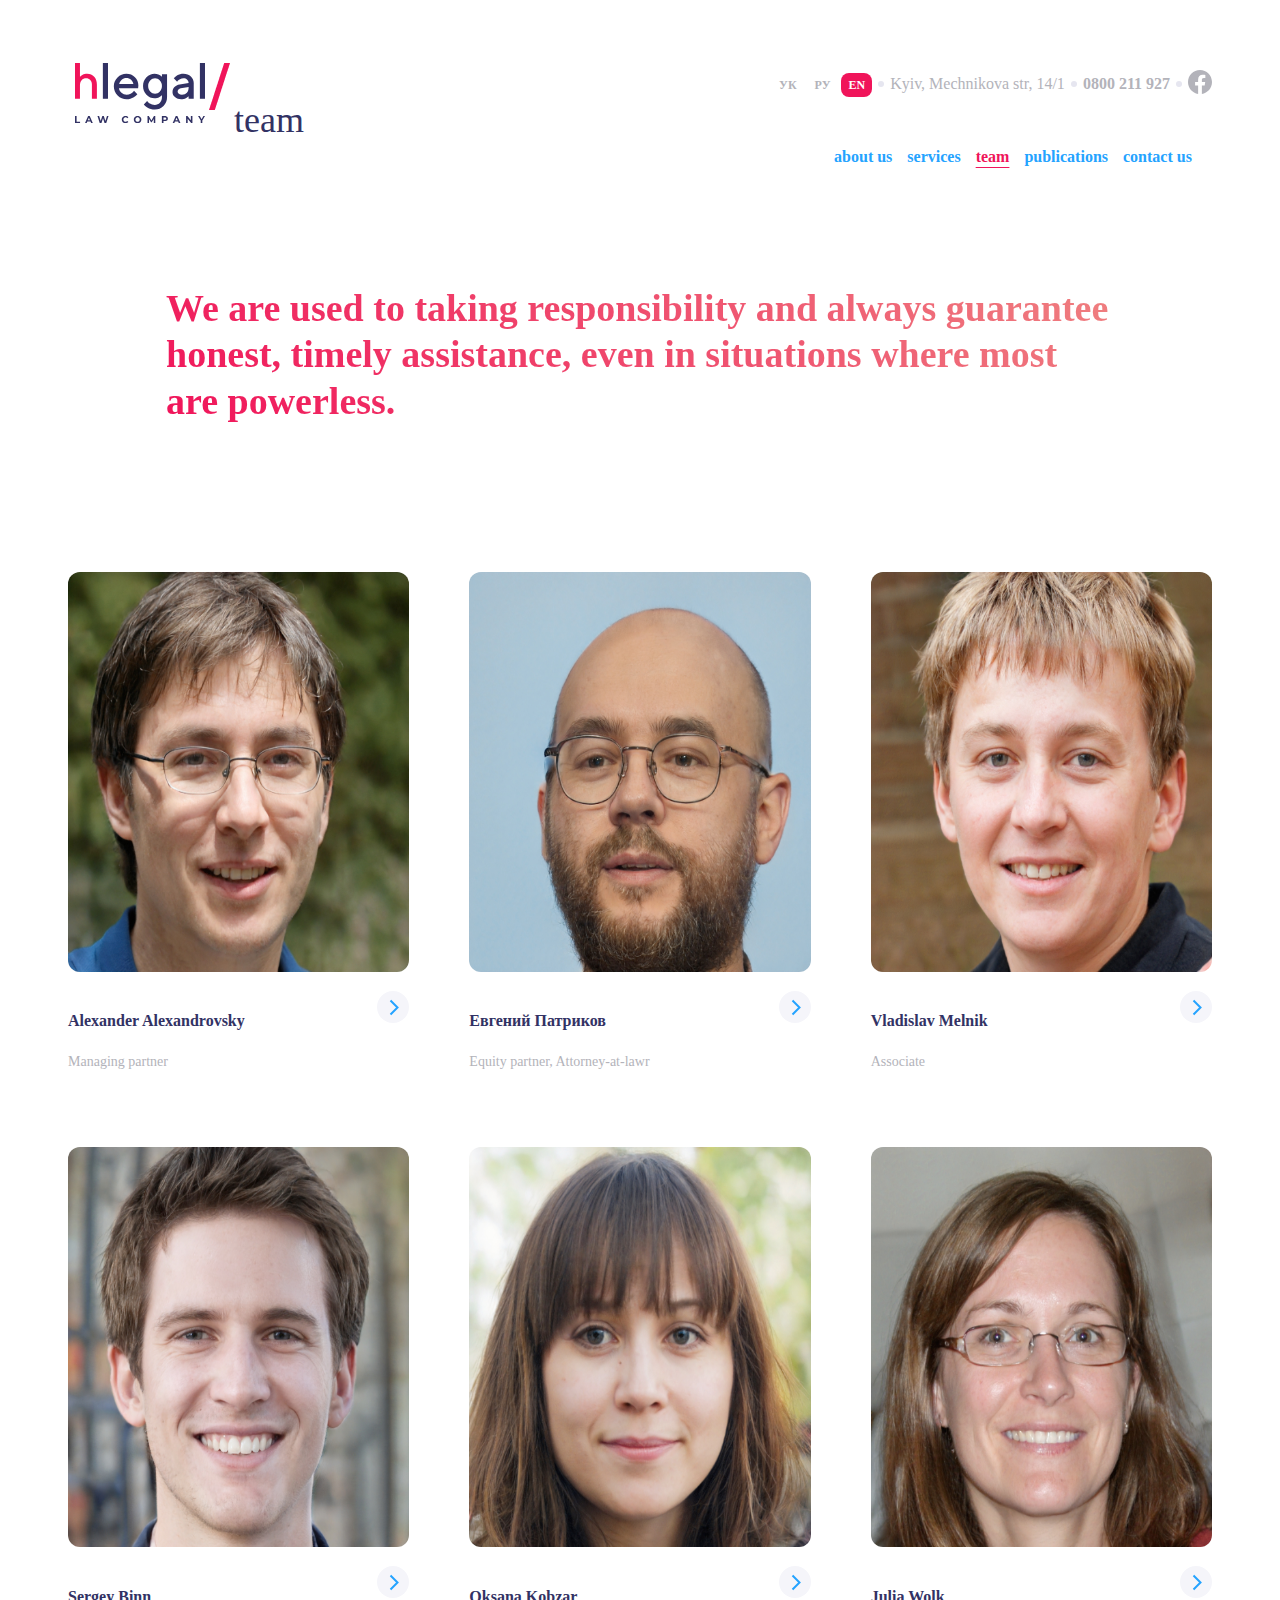
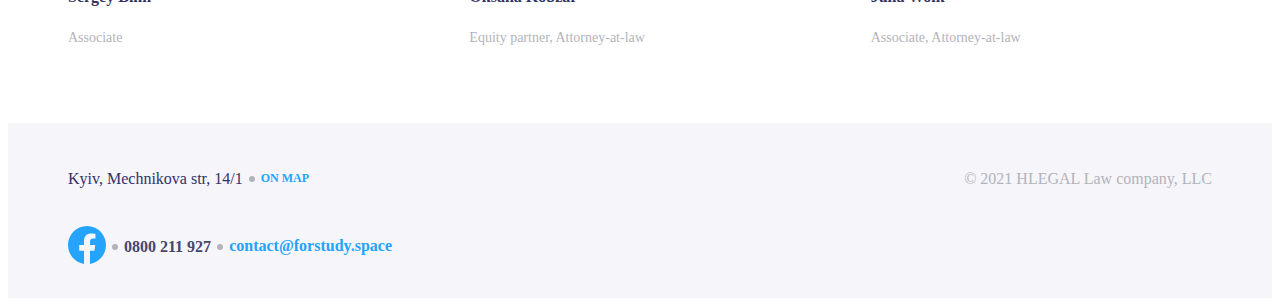
==== commit 901aea3e: "updated" ====
--- a/index.html
+++ b/index.html
@@ -1,36 +1,229 @@
 <!DOCTYPE html>
 <html lang="en">
-<head>
+    <head>
     <meta charset="UTF-8" />
     <meta name="viewport" content="width=device-width, initial-scale=1.0" />
-    <title>Document</title>
+    <title>Team</title>
     <link rel="stylesheet" href="fonts/fonts.css">
-    <link rel="stylesheet" href="styles/style.css">
-    <link rel="stylesheet" href="styles/slider.css">
-</head>
+    <link rel="stylesheet" href="styles/header.css">
+    <link rel="stylesheet" href="styles/main.css">
+    <link rel="stylesheet" href="styles/footer.css">
+    <link rel="stylesheet" href="styles/styles.css">
+
+    </head>
     <body>
-        <header></header>
+        <header>
+            <div class="container">
+                <div class="wrapper">
+                    <div class="logo flex">
+                        <div class="flex">
+                            <svg width="130" height="60" viewBox="0 0 130 60" fill="none" xmlns="http://www.w3.org/2000/svg">
+                                <path d="M4.95672 6.10352e-05H0V35.7987H4.95672V22.5177C4.95672 20.271 5.51557 18.4985 6.63326 17.2503C7.75095 16.0021 9.2817 15.353 11.1769 15.353C12.8049 15.353 14.1655 15.9522 15.2589 17.1005C16.3523 18.2738 16.9112 19.7467 16.9112 21.5192V35.8236H21.8922V21.5192C21.8922 18.2239 20.9932 15.6276 19.1951 13.6804C17.3971 11.7332 15.0402 10.7596 12.1731 10.7596C11.347 10.7596 10.5209 10.8595 9.71906 11.0841C8.89294 11.3088 8.2369 11.5585 7.70235 11.8331C7.16781 12.1077 6.65756 12.4072 6.1959 12.7567C5.73424 13.1062 5.41838 13.3559 5.27259 13.5057C5.1268 13.6555 5.00532 13.7553 4.95672 13.8302V6.10352e-05Z" fill="#F0145A"/>
+                                <path d="M32.9726 0H27.8628V35.7689H32.9726V0Z" fill="#323264"/>
+                                <path d="M63.1114 25.2931L63.3669 22.7382C63.3669 19.3146 62.2428 16.4531 59.9433 14.1537C57.6439 11.8543 54.7824 10.7301 51.3588 10.7301C47.9352 10.7301 44.9715 11.9565 42.5188 14.4092C40.0661 16.8619 38.8397 19.7745 38.8397 23.2492C38.8397 26.8261 40.1172 29.892 42.621 32.4469C45.1248 35.0018 48.1396 36.2793 51.6143 36.2793C52.9429 36.2793 54.1692 36.0749 55.3956 35.7172C56.6219 35.3084 57.6439 34.8996 58.3593 34.4909C59.1258 34.031 59.8922 33.52 60.5565 32.9579C61.2208 32.3958 61.6807 31.987 61.8851 31.7315C62.0895 31.4761 62.2428 31.3228 62.345 31.1695L59.0236 27.8481L58.2571 28.8189C57.7461 29.4321 56.8774 30.0453 55.6511 30.7096C54.3736 31.3739 53.0451 31.6804 51.6143 31.6804C49.6215 31.6804 47.9352 31.0673 46.5045 29.7898C45.0737 28.5123 44.205 27.0305 43.9495 25.2931H63.1114ZM51.3588 15.0735C53.2494 15.0735 54.7824 15.6355 56.0599 16.7086C57.2862 17.8328 58.0527 19.2124 58.3593 20.9498H44.1539C44.6138 19.2124 45.4314 17.8328 46.7089 16.7086C47.9352 15.6355 49.5193 15.0735 51.3588 15.0735Z" fill="#323264"/>
+                                <path d="M86.9429 34.2865C86.9429 36.5348 86.2786 38.3743 84.8989 39.8051C83.5704 41.1847 81.8841 41.9001 79.7891 41.9001C78.8693 41.9001 77.9496 41.7468 77.0809 41.4913C76.2122 41.2358 75.5479 40.9292 74.9859 40.5715C74.4238 40.2139 73.9128 39.8562 73.4018 39.3963C72.9419 38.9364 72.6353 38.6298 72.482 38.4765C72.3287 38.3232 72.2265 38.1699 72.1244 38.0677L68.803 41.3891L69.2117 41.9001C69.4672 42.2578 69.9271 42.7177 70.5403 43.2287C71.1535 43.6885 71.8689 44.1995 72.6864 44.7105C73.504 45.1704 74.526 45.5792 75.8034 45.9369C77.0809 46.2946 78.4094 46.499 79.7891 46.499C83.2638 46.499 86.1253 45.3237 88.5269 42.9732C90.8774 40.5716 92.0527 37.71 92.0527 34.2354V11.2411H86.9429V13.796L86.0742 13.0295C85.5121 12.5185 84.6434 12.0076 83.4171 11.4966C82.1907 10.9856 80.8622 10.7301 79.5336 10.7301C76.4166 10.7301 73.7595 11.9054 71.4601 14.307C69.1606 16.7086 68.0365 19.5701 68.0365 22.9937C68.0365 26.4173 69.1606 29.2788 71.4601 31.6804C73.7595 34.0821 76.4166 35.2573 79.5336 35.2573C80.4023 35.2573 81.2199 35.1551 82.0885 34.9507C82.9061 34.6952 83.5704 34.4397 84.1325 34.1843C84.6945 33.9288 85.2055 33.6222 85.6654 33.2645C86.1253 32.9068 86.483 32.6513 86.5852 32.5491L86.9429 32.1914V34.2865ZM73.1463 22.9937C73.1463 20.8476 73.8106 19.0591 75.1903 17.5773C76.5699 16.0954 78.2051 15.329 80.0446 15.329C81.8841 15.329 83.5193 16.0954 84.8989 17.5773C86.2275 19.0591 86.9429 20.8476 86.9429 22.9937C86.9429 25.1398 86.2275 26.9283 84.8989 28.4101C83.5193 29.892 81.8841 30.6585 80.0446 30.6585C78.2051 30.6585 76.5699 29.892 75.1903 28.4101C73.8106 26.9283 73.1463 25.1398 73.1463 22.9937Z" fill="#323264"/>
+                                <path d="M118.724 35.7683V19.9278C118.724 17.3218 117.753 15.1246 115.863 13.3872C113.972 11.5988 111.519 10.7301 108.504 10.7301C107.329 10.7301 106.154 10.8834 105.03 11.19C103.906 11.5477 102.986 11.9054 102.321 12.3142C101.657 12.7229 100.993 13.1828 100.38 13.7449C99.7666 14.2559 99.4089 14.6136 99.2045 14.818C99.0512 15.0224 98.8979 15.1757 98.7957 15.329L102.117 18.6504L102.781 17.7817C103.19 17.2196 103.906 16.7086 104.979 16.1465C106.052 15.5845 107.227 15.329 108.504 15.329C109.986 15.329 111.213 15.7888 112.183 16.6575C113.154 17.5262 113.614 18.6504 113.614 19.9278L104.672 21.4608C102.475 21.8185 100.686 22.6871 99.46 24.0668C98.1825 25.4464 97.5182 27.1327 97.5182 29.1255C97.5182 31.0162 98.3358 32.6513 99.971 34.0821C101.657 35.5639 103.701 36.2793 106.205 36.2793C107.074 36.2793 107.891 36.1771 108.709 35.9216C109.577 35.7172 110.242 35.4617 110.804 35.2062C111.366 34.9507 111.877 34.6442 112.337 34.2865C112.797 33.9288 113.103 33.6733 113.308 33.5711C113.461 33.4178 113.563 33.2645 113.614 33.2134V35.7683H118.724ZM106.971 31.6804C105.643 31.6804 104.57 31.3739 103.803 30.7607C102.986 30.1475 102.628 29.4321 102.628 28.6145C102.628 27.7459 102.884 26.9794 103.446 26.4173C104.008 25.8552 104.774 25.4464 105.694 25.2931L113.614 24.0157V24.5267C113.614 26.8261 113.052 28.5634 111.877 29.8409C110.702 31.0673 109.066 31.6804 106.971 31.6804Z" fill="#323264"/>
+                                <path d="M130 0H124.89V35.7689H130V0Z" fill="#323264"/>
+                                <path d="M0 53.1185H1.59915V58.7253H5.06396V60.0283H0V53.1185Z" fill="#323264"/>
+                                <path d="M15.5016 58.5477H12.2934L11.6814 60.0283H10.0428L13.1226 53.1185H14.702L17.7917 60.0283H16.1136L15.5016 58.5477ZM14.9982 57.3335L13.9025 54.688L12.8067 57.3335H14.9982Z" fill="#323264"/>
+                                <path d="M33.5121 53.1185L31.2516 60.0283H29.534L28.0138 55.3494L26.4443 60.0283H24.7366L22.4662 53.1185H24.1245L25.6842 57.9751L27.313 53.1185H28.7937L30.3731 58.0146L31.9821 53.1185H33.5121Z" fill="#323264"/>
+                                <path d="M50.5232 60.1468C49.819 60.1468 49.1807 59.9954 48.6082 59.6927C48.0422 59.3834 47.5947 58.959 47.2657 58.4193C46.9432 57.8731 46.782 57.2578 46.782 56.5734C46.782 55.889 46.9432 55.277 47.2657 54.7373C47.5947 54.1911 48.0422 53.7667 48.6082 53.464C49.1807 53.1547 49.8223 53 50.5331 53C51.1319 53 51.6716 53.1053 52.152 53.3159C52.6389 53.5265 53.047 53.8292 53.376 54.224L52.3494 55.1717C51.8821 54.6321 51.303 54.3622 50.612 54.3622C50.1843 54.3622 49.8026 54.4577 49.467 54.6485C49.1313 54.8328 48.8681 55.0927 48.6773 55.4283C48.493 55.764 48.4009 56.1456 48.4009 56.5734C48.4009 57.0012 48.493 57.3828 48.6773 57.7185C48.8681 58.0541 49.1313 58.3173 49.467 58.5082C49.8026 58.6924 50.1843 58.7846 50.612 58.7846C51.303 58.7846 51.8821 58.5115 52.3494 57.9653L53.376 58.9129C53.047 59.3143 52.6389 59.6203 52.152 59.8309C51.665 60.0415 51.1221 60.1468 50.5232 60.1468Z" fill="#323264"/>
+                                <path d="M62.5933 60.1468C61.876 60.1468 61.2278 59.9922 60.6487 59.6829C60.0761 59.3736 59.6253 58.9491 59.2963 58.4095C58.9738 57.8632 58.8126 57.2512 58.8126 56.5734C58.8126 55.8956 58.9738 55.2868 59.2963 54.7472C59.6253 54.201 60.0761 53.7733 60.6487 53.464C61.2278 53.1547 61.876 53 62.5933 53C63.3106 53 63.9555 53.1547 64.5281 53.464C65.1006 53.7733 65.5514 54.201 65.8804 54.7472C66.2095 55.2868 66.374 55.8956 66.374 56.5734C66.374 57.2512 66.2095 57.8632 65.8804 58.4095C65.5514 58.9491 65.1006 59.3736 64.5281 59.6829C63.9555 59.9922 63.3106 60.1468 62.5933 60.1468ZM62.5933 58.7846C63.0013 58.7846 63.3698 58.6924 63.6989 58.5082C64.0279 58.3173 64.2846 58.0541 64.4688 57.7185C64.6597 57.3828 64.7551 57.0012 64.7551 56.5734C64.7551 56.1456 64.6597 55.764 64.4688 55.4283C64.2846 55.0927 64.0279 54.8328 63.6989 54.6485C63.3698 54.4577 63.0013 54.3622 62.5933 54.3622C62.1853 54.3622 61.8168 54.4577 61.4877 54.6485C61.1587 54.8328 60.8987 55.0927 60.7079 55.4283C60.5236 55.764 60.4315 56.1456 60.4315 56.5734C60.4315 57.0012 60.5236 57.3828 60.7079 57.7185C60.8987 58.0541 61.1587 58.3173 61.4877 58.5082C61.8168 58.6924 62.1853 58.7846 62.5933 58.7846Z" fill="#323264"/>
+                                <path d="M78.7995 60.0283L78.7896 55.8824L76.7561 59.2979H76.0355L74.0119 55.9713V60.0283H72.5115V53.1185H73.8342L76.4205 57.4125L78.9673 53.1185H80.2802L80.2999 60.0283H78.7995Z" fill="#323264"/>
+                                <path d="M89.8659 53.1185C90.478 53.1185 91.0077 53.2205 91.4552 53.4245C91.9093 53.6285 92.2581 53.918 92.5016 54.2931C92.7451 54.6682 92.8668 55.1125 92.8668 55.6258C92.8668 56.1325 92.7451 56.5767 92.5016 56.9584C92.2581 57.3335 91.9093 57.623 91.4552 57.8271C91.0077 58.0245 90.478 58.1232 89.8659 58.1232H88.4741V60.0283H86.8749V53.1185H89.8659ZM89.7771 56.8202C90.2575 56.8202 90.6227 56.7182 90.8728 56.5142C91.1229 56.3036 91.2479 56.0074 91.2479 55.6258C91.2479 55.2375 91.1229 54.9414 90.8728 54.7373C90.6227 54.5268 90.2575 54.4215 89.7771 54.4215H88.4741V56.8202H89.7771Z" fill="#323264"/>
+                                <path d="M103.148 58.5477H99.9396L99.3276 60.0283H97.6889L100.769 53.1185H102.348L105.438 60.0283H103.76L103.148 58.5477ZM102.644 57.3335L101.549 54.688L100.453 57.3335H102.644Z" fill="#323264"/>
+                                <path d="M117.428 53.1185V60.0283H116.115L112.67 55.8331V60.0283H111.09V53.1185H112.413L115.848 57.3137V53.1185H117.428Z" fill="#323264"/>
+                                <path d="M127.315 57.5803V60.0283H125.716V57.5605L123.041 53.1185H124.739L126.585 56.1884L128.43 53.1185H130L127.315 57.5803Z" fill="#323264"/>
+                                </svg>
+                                
+                            <img class="slash" src="images/Slash.png" alt="slash">
+                            <p class="team">team</p>
+                        </div>
+                        <div class="burger">
+                            <span></span>
+                        </div>
+                    </div>
+                    <div class="details flex ">
+                        <div>
+                            <a href="#" class="link">УК</a>
+                            <a href="#" class="link">РУ</a>
+                            <a href="#" class="link active">EN</a>
+                        </div>
+                        <div class="seperator"></div>
+                        <p class="font-16">Kyiv, Mechnikova str, 14/1</p>
+                        <div class="seperator"></div>
+                        <a class="font-16 tel" href="tel :0800 211 927">0800 211 927</a>
+                        <div class="seperator"></div>
+                        <a class="social" href="https://www.facebook.com/">
+                            <svg width="24" height="24" viewBox="0 0 24 24" fill="none" xmlns="http://www.w3.org/2000/svg">
+                                <g clip-path="url(#clip0_22721_6686)">
+                                <path d="M24 12.0733C24 5.40541 18.6274 0 12 0C5.37258 0 0 5.40541 0 12.0733C0 18.0995 4.38823 23.0943 10.125 24V15.5633H7.07813V12.0733H10.125V9.41343C10.125 6.38755 11.9165 4.71615 14.6576 4.71615C15.9705 4.71615 17.3438 4.95195 17.3438 4.95195V7.92313H15.8306C14.3399 7.92313 13.875 8.85379 13.875 9.80857V12.0733H17.2031L16.6711 15.5633H13.875V24C19.6118 23.0943 24 18.0995 24 12.0733Z" fill="#B3B3BA"/>
+                                </g>
+                                <defs>
+                                <clippath id="clip0_22721_6686">
+                                <rect width="24" height="24" fill="white"/>
+                                </clippath>
+                                </defs>
+                            </svg> 
+                        </a>                           
+                    </div>
+                    <nav class="navigation">
+                        <ul class="font-16 flex">
+                            <li class="li">about us</li>
+                            <li class="li">services</li>
+                            <li class="li" id="link-active">team</li>
+                            <li class="li">publications</li>
+                            <li class="li">contact us</li>
+                        </ul>
+                    </nav>
+                </div>
+            </div>    
+        </header>
         <main>
-        <section class="py-rem">
             <div class="container">
-            <h1 class="main-title">Lesson #</h1>
-            <p class="description py-rem">Lorem ipsum dolor sit amet consectetur adipisicing elit.</p>
-            <!-- <img src="images/nature.jpg" alt="nature"> -->
-
-            <div id="mySlider" class="slider">
-                <div class="slide-item slide-1">Slide #1</div>
-                <div class="slide-item slide-2">Slide #2</div>
-                <div class="slide-item slide-3">Slide #3</div>
-                <div class="slide-item slide-4">Slide #4</div>
-                <div class="slide-item slide-5">Slide #5</div>
+                <div class="about">
+                    <p class="text-gradient">We are used to taking responsibility and always guarantee honest, timely assistance, even in situations where most are powerless.</p>
+                </div>
+                <div class="grid-container">
+                    <div class="grid-item">
+                        <div>
+                            <img src="images/Team-1.jpg" alt="team-1">
+                        <div class="flex">
+                            <div>
+                                <h4>Alexander Alexandrovsky</h4>
+                                <p>Managing partner</p>
+                            </div>
+                            <div>
+                                <a class="active-arrow" href="#">
+                                    <svg width="32" height="32" viewBox="0 0 32 32" fill="none" xmlns="http://www.w3.org/2000/svg">
+                                    <circle cx="16" cy="16" r="16" fill="#F5F5FA"/>
+                                    <path d="M13.5 23.5L20.5 16.5L13.5 9.5" stroke="#24A3FF" stroke-width="2"/>
+                                    </svg>
+                                </a>
+                            </div>
+                        </div>
+                        </div>
+                    </div>
+                    <div class="grid-item">
+                        <img src="images/Team-2.jpg" alt="team-2">
+                        <div class="flex">
+                            <div>
+                                <h4>Евгений Патриков</h4>
+                                <p>Equity partner, Attorney-at-lawr</p>
+                            </div>
+                            <div>
+                                <a class="active-arrow" href="#">
+                                    <svg width="32" height="32" viewBox="0 0 32 32" fill="none" xmlns="http://www.w3.org/2000/svg">
+                                    <circle cx="16" cy="16" r="16" fill="#F5F5FA"/>
+                                    <path d="M13.5 23.5L20.5 16.5L13.5 9.5" stroke="#24A3FF" stroke-width="2"/>
+                                    </svg>
+                                </a>
+                            </div>
+                        </div>
+                    </div>
+                    <div class="grid-item">
+                        <img src="images/Team-3.jpg" alt="team-3">
+                        <div class="flex">
+                            <div>
+                                <h4>Vladislav Melnik</h4>
+                                <p>Associate</p>
+                            </div>
+                            <div>
+                                <a class="active-arrow" href="#">
+                                    <svg width="32" height="32" viewBox="0 0 32 32" fill="none" xmlns="http://www.w3.org/2000/svg">
+                                    <circle cx="16" cy="16" r="16" fill="#F5F5FA"/>
+                                    <path d="M13.5 23.5L20.5 16.5L13.5 9.5" stroke="#24A3FF" stroke-width="2"/>
+                                    </svg>
+                                </a>
+                            </div>
+                        </div>
+                    </div>
+                    <div class="grid-item">
+                        <img src="images/Team-4.jpg" alt="team-4">
+                        <div class="flex">
+                            <div>
+                                <h4>Sergey Binn</h4>
+                                <p>Associate</p>
+                            </div>
+                            <div>
+                                <a class="active-arrow" href="#">
+                                    <svg width="32" height="32" viewBox="0 0 32 32" fill="none" xmlns="http://www.w3.org/2000/svg">
+                                    <circle cx="16" cy="16" r="16" fill="#F5F5FA"/>
+                                    <path d="M13.5 23.5L20.5 16.5L13.5 9.5" stroke="#24A3FF" stroke-width="2"/>
+                                    </svg>
+                                </a>
+                            </div>
+                        </div>
+                    </div>
+                    <div class="grid-item">
+                        <img src="images/Team-5.jpg" alt="Team-5">
+                        <div class="flex">
+                            <div>
+                                <h4>Oksana Kobzar</h4>
+                                <p>Equity partner, Attorney-at-law</p>
+                            </div>
+                            <div>
+                                <a class="active-arrow" href="#">
+                                    <svg width="32" height="32" viewBox="0 0 32 32" fill="none" xmlns="http://www.w3.org/2000/svg">
+                                    <circle cx="16" cy="16" r="16" fill="#F5F5FA"/>
+                                    <path d="M13.5 23.5L20.5 16.5L13.5 9.5" stroke="#24A3FF" stroke-width="2"/>
+                                    </svg>
+                                </a>
+                            </div>
+                        </div>
+                    </div>
+                    <div class="grid-item">
+                        <img src="images/Team-6.jpg" alt="team-6">
+                        <div class="flex">
+                            <div>
+                                <h4>Julia Wolk</h4>
+                                <p>Associate, Attorney-at-law</p>
+                            </div>
+                            <div>
+                                <a class="active-arrow" href="#">
+                                    <svg width="32" height="32" viewBox="0 0 32 32" fill="none" xmlns="http://www.w3.org/2000/svg">
+                                    <circle cx="16" cy="16" r="16" fill="#F5F5FA"/>
+                                    <path d="M13.5 23.5L20.5 16.5L13.5 9.5" stroke="#24A3FF" stroke-width="2"/>
+                                    </svg>
+                                </a>
+                            </div>
+                        </div>
+                    </div>
+                </div>
             </div>
+        </main>
+    <footer>
+        <div class="container">
+            <div class="wrapper">
+                <div class="left flex">
+                    <p class="font-16 street">Kyiv, Mechnikova str, 14/1</p>
+                    <div class="seperator"></div>
+                    <a href="https://maps.app.goo.gl/Zw4MKvHGfPZktKgB7" class="map">ON MAP</a>
+                </div>
+                <div class="right flex">
+                    <p class="font-16">© 2021 HLEGAL Law company, LLC</p>
+                </div>
+                <div class="bottom flex">
+                    <a class="social" href="https://www.facebook.com/">
+                        <svg width="38" height="38" viewBox="0 0 38 38" fill="none" xmlns="http://www.w3.org/2000/svg">
+                            <g clip-path="url(#clip0_22721_8205)">
+                            <path d="M38 19.1161C38 8.55857 29.4934 0 19 0C8.50658 0 0 8.55857 0 19.1161C0 28.6575 6.94803 36.5659 16.0312 38V24.6419H11.207V19.1161H16.0312V14.9046C16.0312 10.1136 18.8678 7.46723 23.2078 7.46723C25.2866 7.46723 27.4609 7.84059 27.4609 7.84059V12.545H25.0651C22.7048 12.545 21.9688 14.0185 21.9688 15.5302V19.1161H27.2383L26.3959 24.6419H21.9688V38C31.052 36.5659 38 28.6575 38 19.1161Z" fill="#24A3FF"/>
+                            </g>
+                            <defs>
+                            <clippath id="clip0_22721_8205">
+                            <rect width="38" height="38" fill="white"/>
+                            </clippath>
+                            </defs>
+                            </svg>                            
+                    </a>
+                    <div class="seperator"></div>
+                    <a class="font-16 tel" href="tel :0800 211 927">0800 211 927</a>
+                    <div class="seperator"></div>
+                    <a class="map" href="mailto:contact@forstudy.space">contact@forstudy.space</a>
+                </div>
             </div>
-        </section>
-        </main>
-        <footer></footer>
-
-    
+        </div>
+    </footer>
     <script src="js/script.js"></script> 
-    <script src="js/slider.js"></script>
     </body>
 </html>
--- a/styles/header.css
+++ b/styles/header.css
@@ -0,0 +1,289 @@
+.text-gradient {
+  background-image: linear-gradient(45deg, rgb(240, 20, 90), rgb(239, 128, 128));
+  -webkit-background-clip: text;
+  color: transparent;
+}
+
+html {
+  color: #323264;
+}
+
+.font-16 {
+  font-size: 16px;
+  font-weight: 400;
+  line-height: 19.5px;
+  color: #B3B3BA;
+}
+
+header .wrapper {
+  max-width: 1600px;
+  padding: 50px 60px 0;
+  margin: 0 auto;
+  display: grid;
+  grid-template-areas: "a b" "a c";
+  grid-template-columns: 2fr;
+}
+@media screen and (max-width: 900px) {
+  header .wrapper {
+    grid-template-areas: "b" "a" "c";
+  }
+}
+@media screen and (max-width: 600px) {
+  header .wrapper {
+    margin: 0 15px;
+  }
+}
+
+.team {
+  font-size: 36px;
+  font-weight: 400;
+  line-height: 43.88px;
+  color: #323264;
+  padding-left: 4px;
+}
+
+.logo {
+  grid-area: a;
+  padding: 5px 7px;
+  justify-content: space-between;
+}
+@media screen and (max-width: 600px) {
+  .logo {
+    padding: 15px 0 10px 0;
+  }
+}
+@media screen and (max-width: 340px) {
+  .logo {
+    height: 18vh;
+  }
+}
+
+.logo-pic {
+  max-height: 60px;
+}
+
+.slash {
+  max-height: 47px;
+  padding-left: 4px;
+}
+
+.flex {
+  display: flex;
+}
+
+.link {
+  text-decoration: none;
+  font-size: 12px;
+  font-weight: 700;
+  line-height: 14.63px;
+  color: #B3B3BA;
+  padding: 5px 7px;
+}
+.link:hover {
+  background-color: #F5F5FA;
+  border-radius: 8px;
+}
+
+.details {
+  align-items: center;
+  grid-area: b;
+}
+@media screen and (max-width: 600px) {
+  .details {
+    justify-content: space-between;
+    padding: 10px 15px;
+    background-color: #F5F5FA;
+    margin-left: -15px;
+    margin-right: -30px;
+  }
+}
+@media screen and (max-width: 400px) {
+  .details {
+    margin-right: -15px;
+  }
+}
+@media screen and (max-width: 600px) {
+  .details p, .details .seperator, .details .social {
+    display: none;
+  }
+}
+
+.active {
+  background-color: #F0145A;
+  color: white;
+  border-radius: 8px;
+}
+.active:hover {
+  background-color: #F0145A;
+}
+
+.tel {
+  text-decoration: none;
+  font-weight: 700;
+}
+
+#link-active {
+  color: #F0145A;
+  text-decoration: underline;
+  text-decoration-color: #F0145A;
+  text-underline-offset: 5px;
+}
+
+.navigation {
+  grid-area: c;
+  margin-top: 16px;
+  padding: 5px 7px;
+  padding-right: 0;
+  justify-content: flex-end;
+}
+@media screen and (max-width: 600px) {
+  .navigation {
+    display: none;
+  }
+}
+@media screen and (max-width: 900px) {
+  .navigation {
+    margin-left: 0;
+    justify-content: flex-start;
+  }
+}
+
+.li {
+  font-weight: 700;
+  color: #24A3FF;
+  margin-left: 15px;
+}
+@media screen and (max-width: 900px) {
+  .li {
+    margin-left: 0;
+    margin-right: 15px;
+  }
+}
+.li:hover {
+  text-decoration: underline;
+  text-decoration-color: #24A3FF;
+  text-underline-offset: 5px;
+}
+
+ul {
+  list-style: none;
+}
+
+.burger {
+  display: none;
+  position: relative;
+  z-index: 50;
+  width: 32px;
+  height: 18px;
+  align-items: center;
+  align-self: center;
+}
+@media screen and (max-width: 600px) {
+  .burger {
+    display: flex;
+    margin-right: -15px;
+  }
+}
+@media screen and (max-width: 400px) {
+  .burger {
+    margin-right: -5px;
+  }
+}
+.burger span {
+  width: 80%;
+  height: 2px;
+  background-color: #323264;
+}
+.burger::before, .burger::after {
+  content: "";
+  height: 2px;
+  width: 80%;
+  background-color: #323264;
+  position: absolute;
+  transition: all 0.3s ease 0s;
+}
+.burger::before {
+  top: 0;
+}
+.burger::after {
+  bottom: 0;
+}
+
+.burger.burger-active span {
+  transform: scale(0);
+}
+
+.burger.burger-active::before {
+  top: 50%;
+  transform: rotate(-45deg) translate(0, -50%);
+  background-color: #F0145A;
+}
+
+.burger.burger-active::after {
+  bottom: 50%;
+  transform: rotate(45deg) translate(0, 50%);
+  background-color: #F0145A;
+}
+
+.seperator {
+  width: 6px;
+  height: 6px;
+  background-color: #E6E6F0;
+  border-radius: 3px;
+  margin: 0 6px;
+}
+
+.flex-active {
+  display: flex;
+  flex-direction: column;
+}
+
+.block {
+  display: block;
+  background-color: #686887;
+  position: fixed;
+  height: 100%;
+  width: 100%;
+  margin: 0;
+  margin-left: -15px;
+}
+
+.menu {
+  position: absolute;
+  bottom: 0;
+  padding: 12px;
+  padding-top: 64px;
+  background-color: white;
+  align-items: center;
+  width: 95%;
+  border-radius: 12px 12px 0px 0px;
+}
+
+.menu-li {
+  background-color: #F5F5FA;
+  padding: 7px 0;
+  width: 90%;
+  text-align: center;
+  font-size: 24px;
+  line-height: 29.26px;
+  margin-bottom: 10px;
+  border-radius: 12px;
+}
+.menu-li:hover {
+  background-color: #E6E6F0;
+}
+
+.menu-li#link-active {
+  text-decoration: none;
+}
+
+.new {
+  margin: 16px;
+  position: fixed;
+  bottom: 18rem;
+  right: 1px;
+}
+
+.social:hover svg path {
+  fill: #F0145A;
+}--- a/styles/main.css
+++ b/styles/main.css
@@ -0,0 +1,109 @@
+main .container {
+  max-width: 1600px;
+  margin: 0 auto;
+}
+
+.grid-container {
+  display: grid;
+  grid-template-columns: repeat(auto-fill, minmax(calc((100% - 60px) * 2 / 7), 1fr));
+  gap: 60px;
+  max-width: 1600px;
+  margin: 0 auto;
+  padding: 50px 60px 0;
+}
+@media screen and (max-width: 900px) {
+  .grid-container {
+    grid-template-columns: repeat(auto-fill, minmax(calc((100% - 60px) / 2), 1fr));
+  }
+}
+@media screen and (max-width: 650px) {
+  .grid-container {
+    grid-template-columns: repeat(auto-fill, minmax(100%, 1fr));
+    gap: 30px;
+  }
+}
+@media screen and (max-width: 1440px) {
+  .grid-container {
+    max-width: 1360px;
+  }
+}
+
+.none {
+  display: none;
+}
+
+.grid-item {
+  border-radius: 12px;
+}
+.grid-item:hover {
+  color: #F0145A;
+}
+.grid-item:hover svg path {
+  stroke: #F0145A;
+}
+@media screen and (max-width: 900px) {
+  .grid-item {
+    max-width: none;
+  }
+}
+@media screen and (max-width: 500px) {
+  .grid-item {
+    max-height: none;
+  }
+}
+.grid-item img {
+  max-width: 100%;
+  height: 400px;
+  border-radius: 12px;
+}
+.grid-item p {
+  font-size: 14px;
+  font-weight: 400;
+  line-height: 22px;
+  color: #B3B3BA;
+}
+.grid-item .flex {
+  justify-content: space-between;
+  margin-top: 15px;
+  max-width: 400px;
+}
+@media screen and (min-width: 1840px) {
+  .grid-item .flex p, .grid-item .flex h4 {
+    font-size: 140%;
+  }
+}
+
+.about {
+  max-width: 1360px;
+  font-size: 38px;
+  font-weight: 700;
+  line-height: 46.32px;
+  color: inherit;
+  margin: 0 auto;
+  padding: 60px 0;
+}
+@media screen and (max-width: 1600px) {
+  .about {
+    max-width: 75%;
+  }
+}
+@media screen and (max-width: 1024px) {
+  .about {
+    max-width: 664px;
+  }
+}
+@media screen and (max-width: 768px) {
+  .about {
+    max-width: 648px;
+  }
+}
+@media screen and (max-width: 760px) {
+  .about {
+    max-width: 82%;
+  }
+}
+@media screen and (max-width: 375px) {
+  .about {
+    max-width: 315px;
+  }
+}--- a/styles/footer.css
+++ b/styles/footer.css
@@ -0,0 +1,79 @@
+footer {
+  background-color: #F5F5FA;
+  margin-top: 60px;
+}
+footer .container {
+  padding: 30px 60px;
+}
+footer .wrapper {
+  max-width: 1600px;
+  display: grid;
+  grid-template-areas: "a b" "c b";
+  grid-template-columns: 2fr;
+}
+@media screen and (max-width: 900px) {
+  footer .wrapper {
+    grid-template-areas: "a" "c" "b";
+    margin: 0 auto;
+    width: 51.9vw;
+  }
+}
+footer .seperator {
+  background-color: #B3B3BA;
+}
+footer .tel {
+  color: #46466E;
+}
+@media screen and (max-width: 765px) {
+  footer .seperator {
+    display: none;
+  }
+  footer .flex {
+    flex-direction: column;
+  }
+  footer .map, footer .tel {
+    margin-top: 10px;
+  }
+}
+
+.right {
+  grid-area: b;
+  margin-left: 15px;
+}
+@media screen and (max-width: 900px) {
+  .right {
+    text-align: center;
+    justify-content: center;
+    margin-top: 30px;
+  }
+}
+
+.left {
+  align-items: center;
+  grid-area: a;
+}
+
+.bottom {
+  align-items: center;
+  grid-area: c;
+  margin-top: 21px;
+}
+
+.street {
+  color: #323264;
+}
+
+.map {
+  text-decoration: none;
+  font-size: 12px;
+  font-weight: 700;
+  line-height: 14.63px;
+  color: #24A3FF;
+}
+
+.bottom .map {
+  font-size: 16px;
+}
+.bottom .map:hover {
+  color: #F0145A;
+}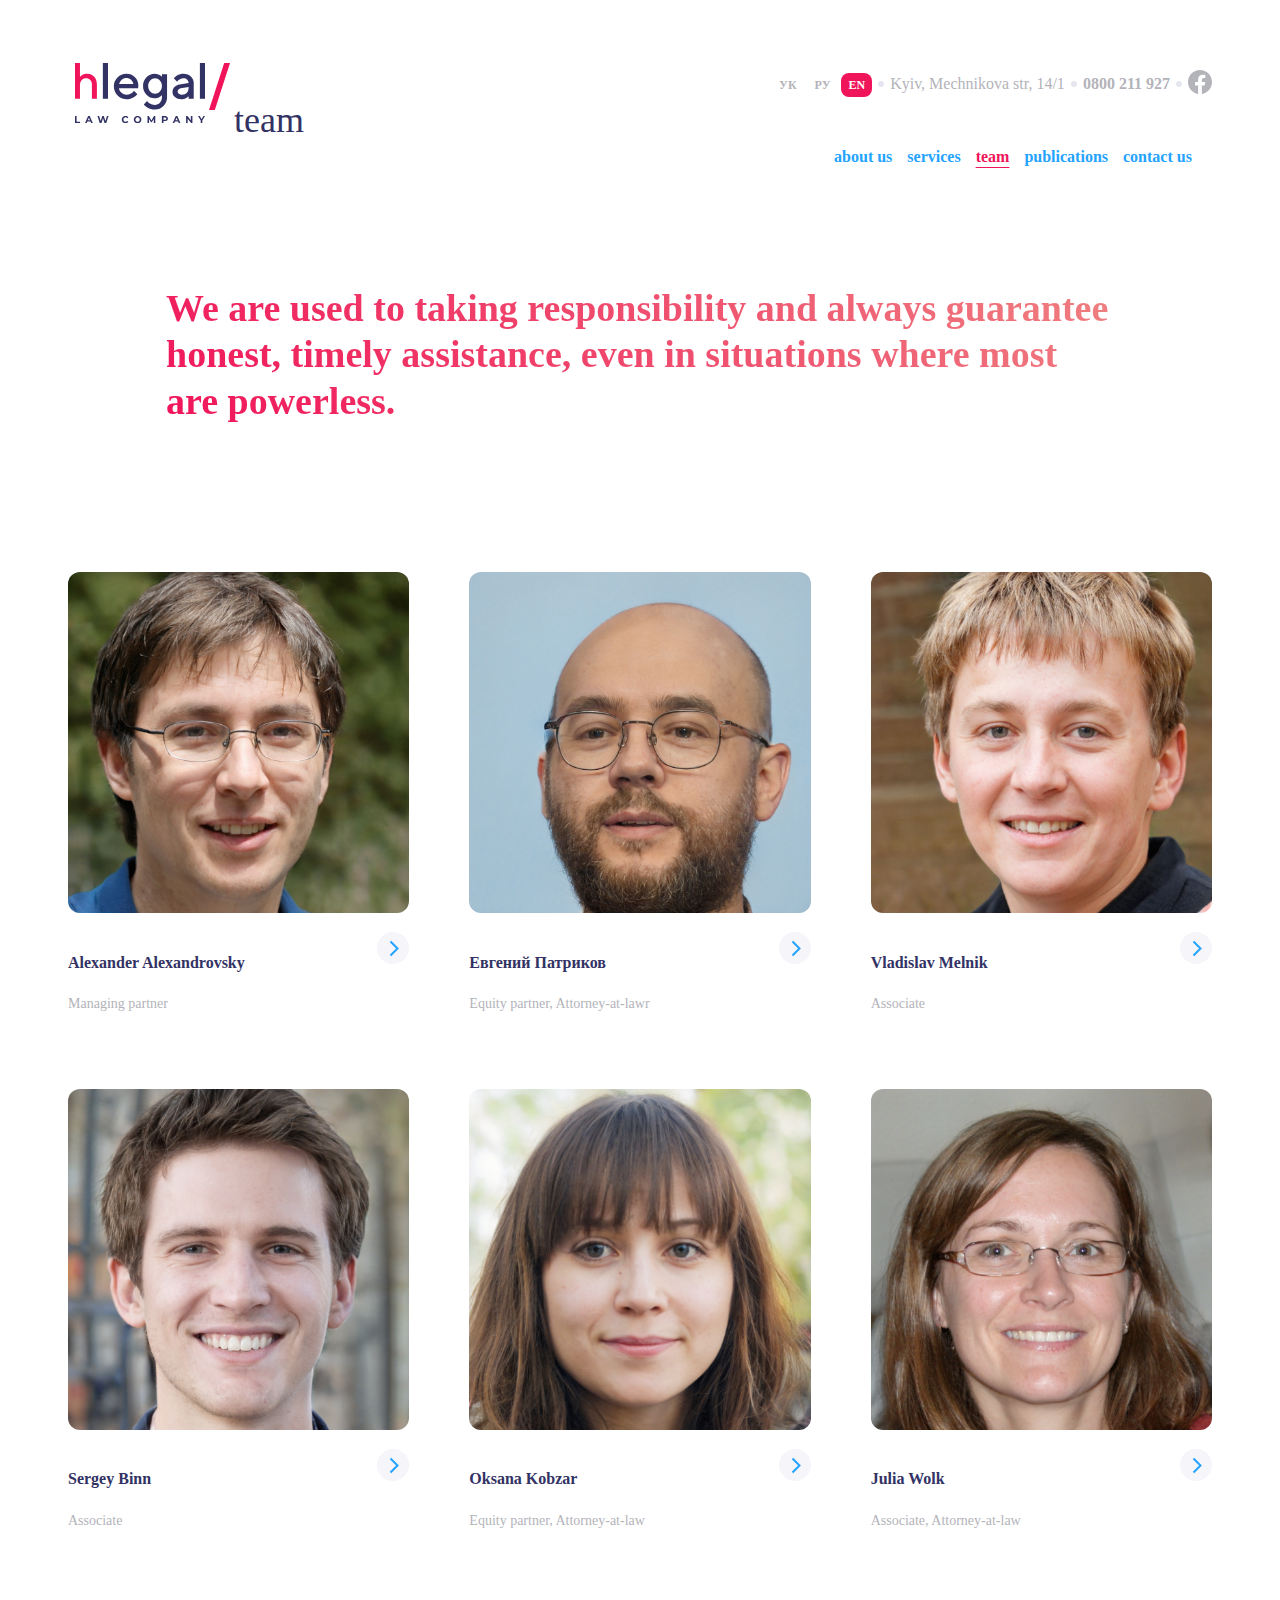
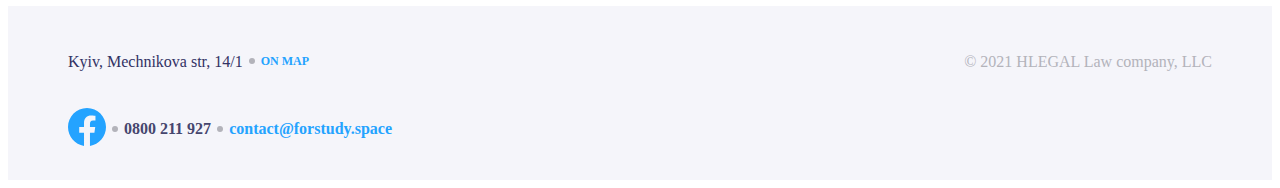
==== commit a549154f: "updated" ====
--- a/index.html
+++ b/index.html
@@ -52,7 +52,7 @@
                         <div class="seperator"></div>
                         <p class="font-16">Kyiv, Mechnikova str, 14/1</p>
                         <div class="seperator"></div>
-                        <a class="font-16 tel" href="tel :0800 211 927">0800 211 927</a>
+                        <a class="font-16 tel" href="tel:0800 211 927">0800 211 927</a>
                         <div class="seperator"></div>
                         <a class="social" href="https://www.facebook.com/">
                             <svg width="24" height="24" viewBox="0 0 24 24" fill="none" xmlns="http://www.w3.org/2000/svg">
@@ -217,7 +217,7 @@
                             </svg>                            
                     </a>
                     <div class="seperator"></div>
-                    <a class="font-16 tel" href="tel :0800 211 927">0800 211 927</a>
+                    <a class="font-16 tel" href="tel:0800 211 927">0800 211 927</a>
                     <div class="seperator"></div>
                     <a class="map" href="mailto:contact@forstudy.space">contact@forstudy.space</a>
                 </div>
--- a/styles/header.css
+++ b/styles/header.css
@@ -30,7 +30,8 @@
 }
 @media screen and (max-width: 600px) {
   header .wrapper {
-    margin: 0 15px;
+    margin: 0;
+    padding: 0 15px;
   }
 }
 
@@ -60,6 +61,11 @@
 
 .logo-pic {
   max-height: 60px;
+}
+@media screen and (max-width: 650px) {
+  .logo-pic {
+    max-height: 32px;
+  }
 }
 
 .slash {
--- a/styles/main.css
+++ b/styles/main.css
@@ -20,6 +20,7 @@
   .grid-container {
     grid-template-columns: repeat(auto-fill, minmax(100%, 1fr));
     gap: 30px;
+    padding: 0 15px 0 30px;
   }
 }
 @media screen and (max-width: 1440px) {
@@ -53,7 +54,7 @@
 }
 .grid-item img {
   max-width: 100%;
-  height: 400px;
+  height: auto;
   border-radius: 12px;
 }
 .grid-item p {
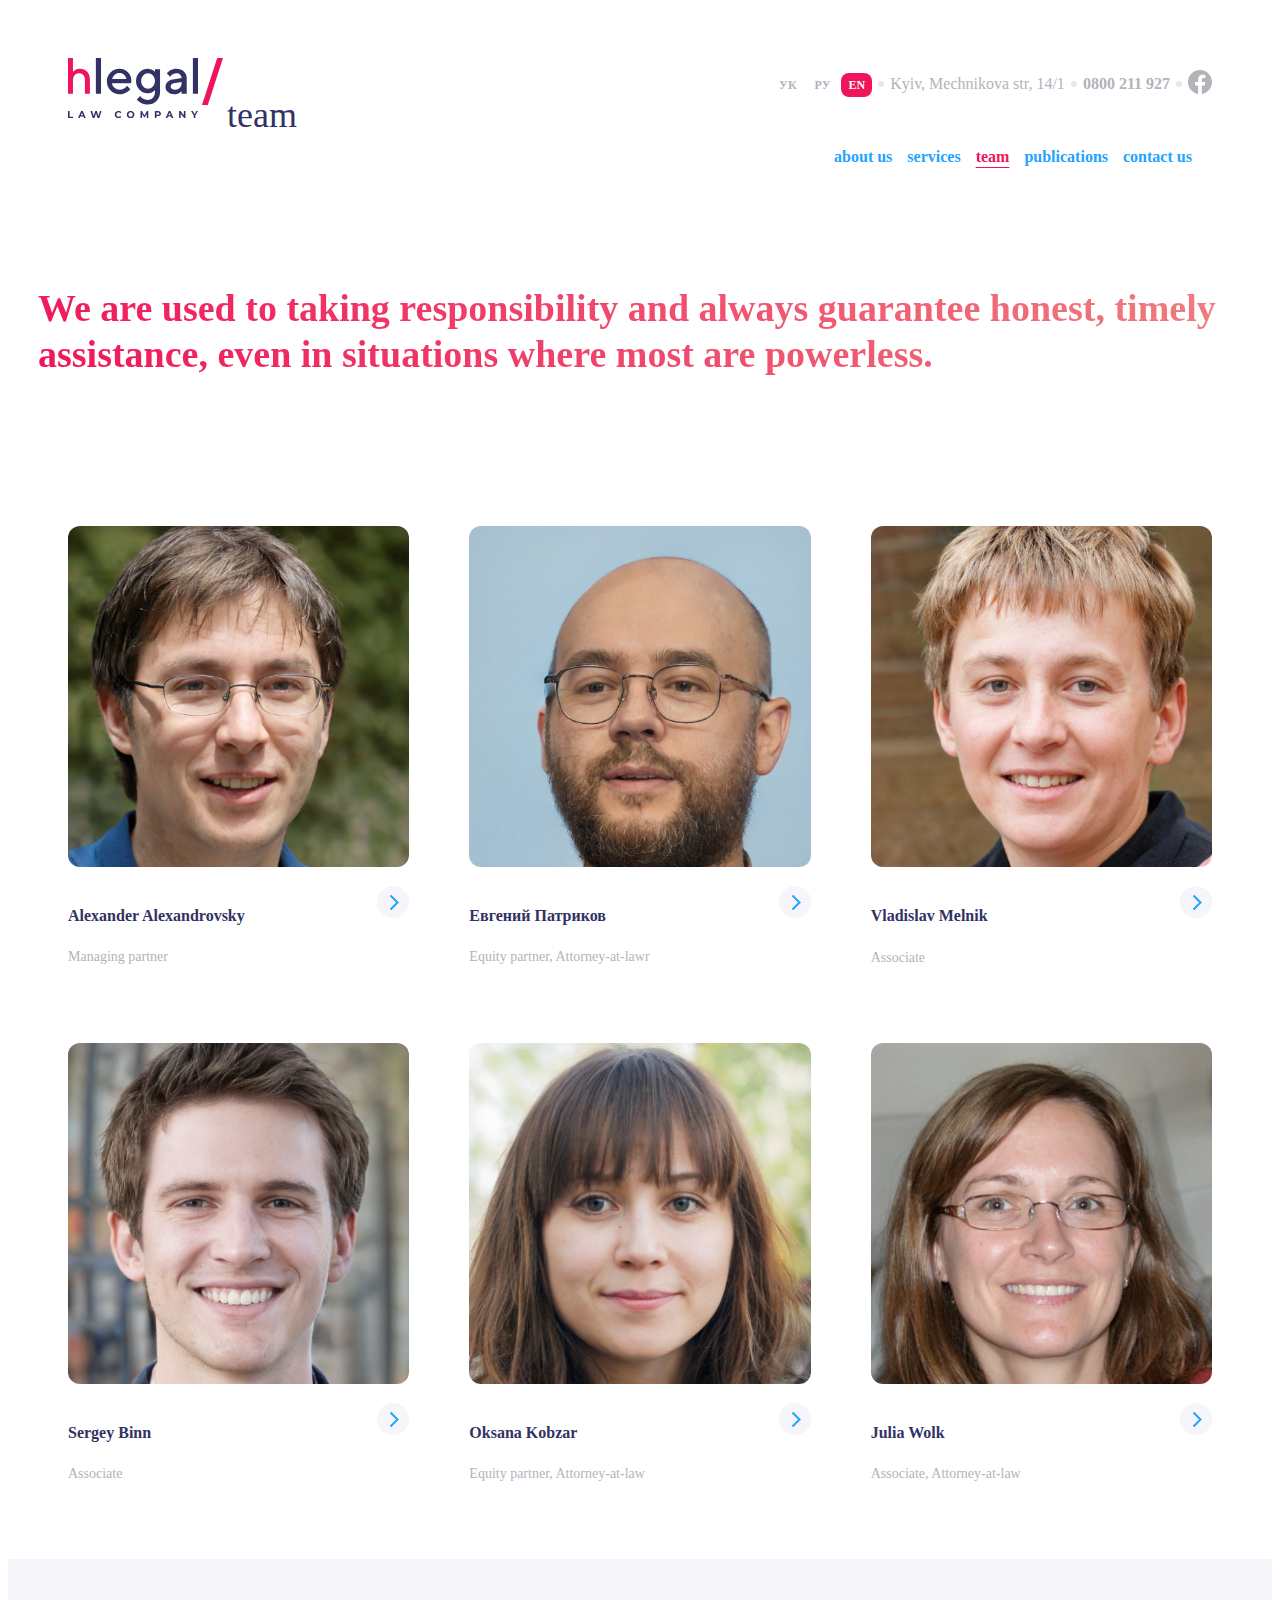
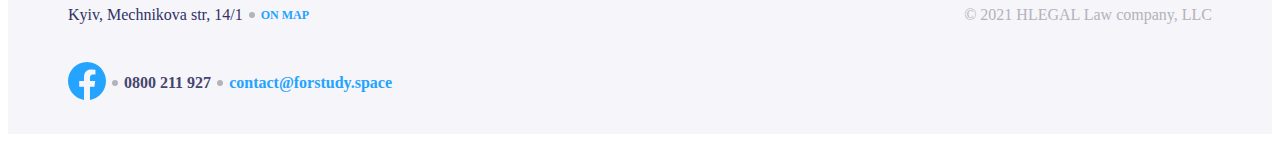
==== commit 414c9ffb: "finished" ====
--- a/index.html
+++ b/index.html
@@ -17,7 +17,7 @@
                 <div class="wrapper">
                     <div class="logo flex">
                         <div class="flex">
-                            <svg width="130" height="60" viewBox="0 0 130 60" fill="none" xmlns="http://www.w3.org/2000/svg">
+                            <svg class="svg-logo" width="130" height="60" viewBox="0 0 130 60" fill="none" xmlns="http://www.w3.org/2000/svg">
                                 <path d="M4.95672 6.10352e-05H0V35.7987H4.95672V22.5177C4.95672 20.271 5.51557 18.4985 6.63326 17.2503C7.75095 16.0021 9.2817 15.353 11.1769 15.353C12.8049 15.353 14.1655 15.9522 15.2589 17.1005C16.3523 18.2738 16.9112 19.7467 16.9112 21.5192V35.8236H21.8922V21.5192C21.8922 18.2239 20.9932 15.6276 19.1951 13.6804C17.3971 11.7332 15.0402 10.7596 12.1731 10.7596C11.347 10.7596 10.5209 10.8595 9.71906 11.0841C8.89294 11.3088 8.2369 11.5585 7.70235 11.8331C7.16781 12.1077 6.65756 12.4072 6.1959 12.7567C5.73424 13.1062 5.41838 13.3559 5.27259 13.5057C5.1268 13.6555 5.00532 13.7553 4.95672 13.8302V6.10352e-05Z" fill="#F0145A"/>
                                 <path d="M32.9726 0H27.8628V35.7689H32.9726V0Z" fill="#323264"/>
                                 <path d="M63.1114 25.2931L63.3669 22.7382C63.3669 19.3146 62.2428 16.4531 59.9433 14.1537C57.6439 11.8543 54.7824 10.7301 51.3588 10.7301C47.9352 10.7301 44.9715 11.9565 42.5188 14.4092C40.0661 16.8619 38.8397 19.7745 38.8397 23.2492C38.8397 26.8261 40.1172 29.892 42.621 32.4469C45.1248 35.0018 48.1396 36.2793 51.6143 36.2793C52.9429 36.2793 54.1692 36.0749 55.3956 35.7172C56.6219 35.3084 57.6439 34.8996 58.3593 34.4909C59.1258 34.031 59.8922 33.52 60.5565 32.9579C61.2208 32.3958 61.6807 31.987 61.8851 31.7315C62.0895 31.4761 62.2428 31.3228 62.345 31.1695L59.0236 27.8481L58.2571 28.8189C57.7461 29.4321 56.8774 30.0453 55.6511 30.7096C54.3736 31.3739 53.0451 31.6804 51.6143 31.6804C49.6215 31.6804 47.9352 31.0673 46.5045 29.7898C45.0737 28.5123 44.205 27.0305 43.9495 25.2931H63.1114ZM51.3588 15.0735C53.2494 15.0735 54.7824 15.6355 56.0599 16.7086C57.2862 17.8328 58.0527 19.2124 58.3593 20.9498H44.1539C44.6138 19.2124 45.4314 17.8328 46.7089 16.7086C47.9352 15.6355 49.5193 15.0735 51.3588 15.0735Z" fill="#323264"/>
@@ -82,12 +82,12 @@
         <main>
             <div class="container">
                 <div class="about">
-                    <p class="text-gradient">We are used to taking responsibility and always guarantee honest, timely assistance, even in situations where most are powerless.</p>
+                    <p class="text-gradient text-gradient__inner">We are used to taking responsibility and always guarantee honest, timely assistance, even in situations where most are powerless.</p>
                 </div>
                 <div class="grid-container">
                     <div class="grid-item">
                         <div>
-                            <img src="images/Team-1.jpg" alt="team-1">
+                            <img src="images/Team-1.png" alt="team-1">
                         <div class="flex">
                             <div>
                                 <h4>Alexander Alexandrovsky</h4>
@@ -139,7 +139,7 @@
                         </div>
                     </div>
                     <div class="grid-item">
-                        <img src="images/Team-4.jpg" alt="team-4">
+                        <img src="images/Team-4.png" alt="team-4">
                         <div class="flex">
                             <div>
                                 <h4>Sergey Binn</h4>
--- a/styles/header.css
+++ b/styles/header.css
@@ -2,6 +2,9 @@
   background-image: linear-gradient(45deg, rgb(240, 20, 90), rgb(239, 128, 128));
   -webkit-background-clip: text;
   color: transparent;
+}
+.text-gradient__innner {
+  font-size: 2.375em;
 }
 
 html {
@@ -28,10 +31,22 @@
     grid-template-areas: "b" "a" "c";
   }
 }
-@media screen and (max-width: 600px) {
+@media screen and (max-width: 650px) {
   header .wrapper {
     margin: 0;
+    padding: 10px 15px;
+  }
+}
+@media screen and (max-width: 600px) {
+  header .wrapper {
     padding: 0 15px;
+  }
+}
+
+@media screen and (max-width: 650px) {
+  .svg-logo {
+    max-height: 32px;
+    max-width: 69.33px;
   }
 }
 
@@ -42,20 +57,20 @@
   color: #323264;
   padding-left: 4px;
 }
+@media screen and (max-width: 650px) {
+  .team {
+    font-size: 20px;
+    line-height: 24.38px;
+  }
+}
 
 .logo {
   grid-area: a;
-  padding: 5px 7px;
   justify-content: space-between;
 }
-@media screen and (max-width: 600px) {
+@media screen and (max-width: 650px) {
   .logo {
     padding: 15px 0 10px 0;
-  }
-}
-@media screen and (max-width: 340px) {
-  .logo {
-    height: 18vh;
   }
 }
 
@@ -71,6 +86,11 @@
 .slash {
   max-height: 47px;
   padding-left: 4px;
+}
+@media screen and (max-width: 650px) {
+  .slash {
+    max-height: 26px;
+  }
 }
 
 .flex {
--- a/styles/main.css
+++ b/styles/main.css
@@ -23,6 +23,11 @@
     padding: 0 15px 0 30px;
   }
 }
+@media screen and (max-width: 400px) {
+  .grid-container {
+    padding: 0 15px;
+  }
+}
 @media screen and (max-width: 1440px) {
   .grid-container {
     max-width: 1360px;
@@ -45,11 +50,7 @@
 @media screen and (max-width: 900px) {
   .grid-item {
     max-width: none;
-  }
-}
-@media screen and (max-width: 500px) {
-  .grid-item {
-    max-height: none;
+    margin: 0 auto;
   }
 }
 .grid-item img {
@@ -81,30 +82,5 @@
   line-height: 46.32px;
   color: inherit;
   margin: 0 auto;
-  padding: 60px 0;
-}
-@media screen and (max-width: 1600px) {
-  .about {
-    max-width: 75%;
-  }
-}
-@media screen and (max-width: 1024px) {
-  .about {
-    max-width: 664px;
-  }
-}
-@media screen and (max-width: 768px) {
-  .about {
-    max-width: 648px;
-  }
-}
-@media screen and (max-width: 760px) {
-  .about {
-    max-width: 82%;
-  }
-}
-@media screen and (max-width: 375px) {
-  .about {
-    max-width: 315px;
-  }
+  padding: 60px 30px;
 }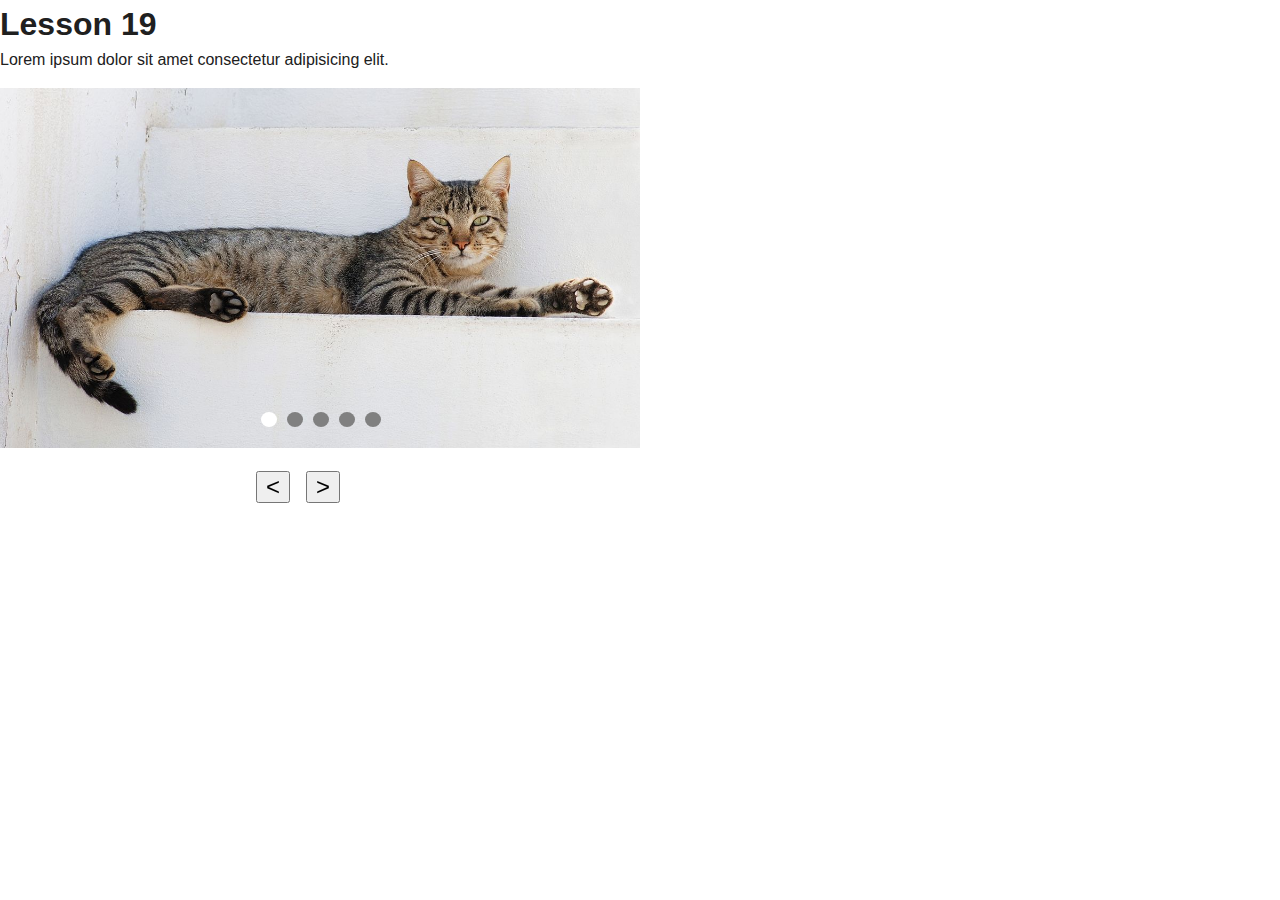
==== commit b67fa0c2: "finished slider" ====
--- a/index.html
+++ b/index.html
@@ -1,229 +1,34 @@
 <!DOCTYPE html>
 <html lang="en">
-    <head>
+<head>
     <meta charset="UTF-8" />
     <meta name="viewport" content="width=device-width, initial-scale=1.0" />
-    <title>Team</title>
+    <title>Document</title>
     <link rel="stylesheet" href="fonts/fonts.css">
-    <link rel="stylesheet" href="styles/header.css">
-    <link rel="stylesheet" href="styles/main.css">
-    <link rel="stylesheet" href="styles/footer.css">
-    <link rel="stylesheet" href="styles/styles.css">
-
-    </head>
+    <link rel="stylesheet" href="styles/style.css">
+    <link rel="stylesheet" href="styles/slider.css">
+</head>
     <body>
-        <header>
-            <div class="container">
-                <div class="wrapper">
-                    <div class="logo flex">
-                        <div class="flex">
-                            <svg class="svg-logo" width="130" height="60" viewBox="0 0 130 60" fill="none" xmlns="http://www.w3.org/2000/svg">
-                                <path d="M4.95672 6.10352e-05H0V35.7987H4.95672V22.5177C4.95672 20.271 5.51557 18.4985 6.63326 17.2503C7.75095 16.0021 9.2817 15.353 11.1769 15.353C12.8049 15.353 14.1655 15.9522 15.2589 17.1005C16.3523 18.2738 16.9112 19.7467 16.9112 21.5192V35.8236H21.8922V21.5192C21.8922 18.2239 20.9932 15.6276 19.1951 13.6804C17.3971 11.7332 15.0402 10.7596 12.1731 10.7596C11.347 10.7596 10.5209 10.8595 9.71906 11.0841C8.89294 11.3088 8.2369 11.5585 7.70235 11.8331C7.16781 12.1077 6.65756 12.4072 6.1959 12.7567C5.73424 13.1062 5.41838 13.3559 5.27259 13.5057C5.1268 13.6555 5.00532 13.7553 4.95672 13.8302V6.10352e-05Z" fill="#F0145A"/>
-                                <path d="M32.9726 0H27.8628V35.7689H32.9726V0Z" fill="#323264"/>
-                                <path d="M63.1114 25.2931L63.3669 22.7382C63.3669 19.3146 62.2428 16.4531 59.9433 14.1537C57.6439 11.8543 54.7824 10.7301 51.3588 10.7301C47.9352 10.7301 44.9715 11.9565 42.5188 14.4092C40.0661 16.8619 38.8397 19.7745 38.8397 23.2492C38.8397 26.8261 40.1172 29.892 42.621 32.4469C45.1248 35.0018 48.1396 36.2793 51.6143 36.2793C52.9429 36.2793 54.1692 36.0749 55.3956 35.7172C56.6219 35.3084 57.6439 34.8996 58.3593 34.4909C59.1258 34.031 59.8922 33.52 60.5565 32.9579C61.2208 32.3958 61.6807 31.987 61.8851 31.7315C62.0895 31.4761 62.2428 31.3228 62.345 31.1695L59.0236 27.8481L58.2571 28.8189C57.7461 29.4321 56.8774 30.0453 55.6511 30.7096C54.3736 31.3739 53.0451 31.6804 51.6143 31.6804C49.6215 31.6804 47.9352 31.0673 46.5045 29.7898C45.0737 28.5123 44.205 27.0305 43.9495 25.2931H63.1114ZM51.3588 15.0735C53.2494 15.0735 54.7824 15.6355 56.0599 16.7086C57.2862 17.8328 58.0527 19.2124 58.3593 20.9498H44.1539C44.6138 19.2124 45.4314 17.8328 46.7089 16.7086C47.9352 15.6355 49.5193 15.0735 51.3588 15.0735Z" fill="#323264"/>
-                                <path d="M86.9429 34.2865C86.9429 36.5348 86.2786 38.3743 84.8989 39.8051C83.5704 41.1847 81.8841 41.9001 79.7891 41.9001C78.8693 41.9001 77.9496 41.7468 77.0809 41.4913C76.2122 41.2358 75.5479 40.9292 74.9859 40.5715C74.4238 40.2139 73.9128 39.8562 73.4018 39.3963C72.9419 38.9364 72.6353 38.6298 72.482 38.4765C72.3287 38.3232 72.2265 38.1699 72.1244 38.0677L68.803 41.3891L69.2117 41.9001C69.4672 42.2578 69.9271 42.7177 70.5403 43.2287C71.1535 43.6885 71.8689 44.1995 72.6864 44.7105C73.504 45.1704 74.526 45.5792 75.8034 45.9369C77.0809 46.2946 78.4094 46.499 79.7891 46.499C83.2638 46.499 86.1253 45.3237 88.5269 42.9732C90.8774 40.5716 92.0527 37.71 92.0527 34.2354V11.2411H86.9429V13.796L86.0742 13.0295C85.5121 12.5185 84.6434 12.0076 83.4171 11.4966C82.1907 10.9856 80.8622 10.7301 79.5336 10.7301C76.4166 10.7301 73.7595 11.9054 71.4601 14.307C69.1606 16.7086 68.0365 19.5701 68.0365 22.9937C68.0365 26.4173 69.1606 29.2788 71.4601 31.6804C73.7595 34.0821 76.4166 35.2573 79.5336 35.2573C80.4023 35.2573 81.2199 35.1551 82.0885 34.9507C82.9061 34.6952 83.5704 34.4397 84.1325 34.1843C84.6945 33.9288 85.2055 33.6222 85.6654 33.2645C86.1253 32.9068 86.483 32.6513 86.5852 32.5491L86.9429 32.1914V34.2865ZM73.1463 22.9937C73.1463 20.8476 73.8106 19.0591 75.1903 17.5773C76.5699 16.0954 78.2051 15.329 80.0446 15.329C81.8841 15.329 83.5193 16.0954 84.8989 17.5773C86.2275 19.0591 86.9429 20.8476 86.9429 22.9937C86.9429 25.1398 86.2275 26.9283 84.8989 28.4101C83.5193 29.892 81.8841 30.6585 80.0446 30.6585C78.2051 30.6585 76.5699 29.892 75.1903 28.4101C73.8106 26.9283 73.1463 25.1398 73.1463 22.9937Z" fill="#323264"/>
-                                <path d="M118.724 35.7683V19.9278C118.724 17.3218 117.753 15.1246 115.863 13.3872C113.972 11.5988 111.519 10.7301 108.504 10.7301C107.329 10.7301 106.154 10.8834 105.03 11.19C103.906 11.5477 102.986 11.9054 102.321 12.3142C101.657 12.7229 100.993 13.1828 100.38 13.7449C99.7666 14.2559 99.4089 14.6136 99.2045 14.818C99.0512 15.0224 98.8979 15.1757 98.7957 15.329L102.117 18.6504L102.781 17.7817C103.19 17.2196 103.906 16.7086 104.979 16.1465C106.052 15.5845 107.227 15.329 108.504 15.329C109.986 15.329 111.213 15.7888 112.183 16.6575C113.154 17.5262 113.614 18.6504 113.614 19.9278L104.672 21.4608C102.475 21.8185 100.686 22.6871 99.46 24.0668C98.1825 25.4464 97.5182 27.1327 97.5182 29.1255C97.5182 31.0162 98.3358 32.6513 99.971 34.0821C101.657 35.5639 103.701 36.2793 106.205 36.2793C107.074 36.2793 107.891 36.1771 108.709 35.9216C109.577 35.7172 110.242 35.4617 110.804 35.2062C111.366 34.9507 111.877 34.6442 112.337 34.2865C112.797 33.9288 113.103 33.6733 113.308 33.5711C113.461 33.4178 113.563 33.2645 113.614 33.2134V35.7683H118.724ZM106.971 31.6804C105.643 31.6804 104.57 31.3739 103.803 30.7607C102.986 30.1475 102.628 29.4321 102.628 28.6145C102.628 27.7459 102.884 26.9794 103.446 26.4173C104.008 25.8552 104.774 25.4464 105.694 25.2931L113.614 24.0157V24.5267C113.614 26.8261 113.052 28.5634 111.877 29.8409C110.702 31.0673 109.066 31.6804 106.971 31.6804Z" fill="#323264"/>
-                                <path d="M130 0H124.89V35.7689H130V0Z" fill="#323264"/>
-                                <path d="M0 53.1185H1.59915V58.7253H5.06396V60.0283H0V53.1185Z" fill="#323264"/>
-                                <path d="M15.5016 58.5477H12.2934L11.6814 60.0283H10.0428L13.1226 53.1185H14.702L17.7917 60.0283H16.1136L15.5016 58.5477ZM14.9982 57.3335L13.9025 54.688L12.8067 57.3335H14.9982Z" fill="#323264"/>
-                                <path d="M33.5121 53.1185L31.2516 60.0283H29.534L28.0138 55.3494L26.4443 60.0283H24.7366L22.4662 53.1185H24.1245L25.6842 57.9751L27.313 53.1185H28.7937L30.3731 58.0146L31.9821 53.1185H33.5121Z" fill="#323264"/>
-                                <path d="M50.5232 60.1468C49.819 60.1468 49.1807 59.9954 48.6082 59.6927C48.0422 59.3834 47.5947 58.959 47.2657 58.4193C46.9432 57.8731 46.782 57.2578 46.782 56.5734C46.782 55.889 46.9432 55.277 47.2657 54.7373C47.5947 54.1911 48.0422 53.7667 48.6082 53.464C49.1807 53.1547 49.8223 53 50.5331 53C51.1319 53 51.6716 53.1053 52.152 53.3159C52.6389 53.5265 53.047 53.8292 53.376 54.224L52.3494 55.1717C51.8821 54.6321 51.303 54.3622 50.612 54.3622C50.1843 54.3622 49.8026 54.4577 49.467 54.6485C49.1313 54.8328 48.8681 55.0927 48.6773 55.4283C48.493 55.764 48.4009 56.1456 48.4009 56.5734C48.4009 57.0012 48.493 57.3828 48.6773 57.7185C48.8681 58.0541 49.1313 58.3173 49.467 58.5082C49.8026 58.6924 50.1843 58.7846 50.612 58.7846C51.303 58.7846 51.8821 58.5115 52.3494 57.9653L53.376 58.9129C53.047 59.3143 52.6389 59.6203 52.152 59.8309C51.665 60.0415 51.1221 60.1468 50.5232 60.1468Z" fill="#323264"/>
-                                <path d="M62.5933 60.1468C61.876 60.1468 61.2278 59.9922 60.6487 59.6829C60.0761 59.3736 59.6253 58.9491 59.2963 58.4095C58.9738 57.8632 58.8126 57.2512 58.8126 56.5734C58.8126 55.8956 58.9738 55.2868 59.2963 54.7472C59.6253 54.201 60.0761 53.7733 60.6487 53.464C61.2278 53.1547 61.876 53 62.5933 53C63.3106 53 63.9555 53.1547 64.5281 53.464C65.1006 53.7733 65.5514 54.201 65.8804 54.7472C66.2095 55.2868 66.374 55.8956 66.374 56.5734C66.374 57.2512 66.2095 57.8632 65.8804 58.4095C65.5514 58.9491 65.1006 59.3736 64.5281 59.6829C63.9555 59.9922 63.3106 60.1468 62.5933 60.1468ZM62.5933 58.7846C63.0013 58.7846 63.3698 58.6924 63.6989 58.5082C64.0279 58.3173 64.2846 58.0541 64.4688 57.7185C64.6597 57.3828 64.7551 57.0012 64.7551 56.5734C64.7551 56.1456 64.6597 55.764 64.4688 55.4283C64.2846 55.0927 64.0279 54.8328 63.6989 54.6485C63.3698 54.4577 63.0013 54.3622 62.5933 54.3622C62.1853 54.3622 61.8168 54.4577 61.4877 54.6485C61.1587 54.8328 60.8987 55.0927 60.7079 55.4283C60.5236 55.764 60.4315 56.1456 60.4315 56.5734C60.4315 57.0012 60.5236 57.3828 60.7079 57.7185C60.8987 58.0541 61.1587 58.3173 61.4877 58.5082C61.8168 58.6924 62.1853 58.7846 62.5933 58.7846Z" fill="#323264"/>
-                                <path d="M78.7995 60.0283L78.7896 55.8824L76.7561 59.2979H76.0355L74.0119 55.9713V60.0283H72.5115V53.1185H73.8342L76.4205 57.4125L78.9673 53.1185H80.2802L80.2999 60.0283H78.7995Z" fill="#323264"/>
-                                <path d="M89.8659 53.1185C90.478 53.1185 91.0077 53.2205 91.4552 53.4245C91.9093 53.6285 92.2581 53.918 92.5016 54.2931C92.7451 54.6682 92.8668 55.1125 92.8668 55.6258C92.8668 56.1325 92.7451 56.5767 92.5016 56.9584C92.2581 57.3335 91.9093 57.623 91.4552 57.8271C91.0077 58.0245 90.478 58.1232 89.8659 58.1232H88.4741V60.0283H86.8749V53.1185H89.8659ZM89.7771 56.8202C90.2575 56.8202 90.6227 56.7182 90.8728 56.5142C91.1229 56.3036 91.2479 56.0074 91.2479 55.6258C91.2479 55.2375 91.1229 54.9414 90.8728 54.7373C90.6227 54.5268 90.2575 54.4215 89.7771 54.4215H88.4741V56.8202H89.7771Z" fill="#323264"/>
-                                <path d="M103.148 58.5477H99.9396L99.3276 60.0283H97.6889L100.769 53.1185H102.348L105.438 60.0283H103.76L103.148 58.5477ZM102.644 57.3335L101.549 54.688L100.453 57.3335H102.644Z" fill="#323264"/>
-                                <path d="M117.428 53.1185V60.0283H116.115L112.67 55.8331V60.0283H111.09V53.1185H112.413L115.848 57.3137V53.1185H117.428Z" fill="#323264"/>
-                                <path d="M127.315 57.5803V60.0283H125.716V57.5605L123.041 53.1185H124.739L126.585 56.1884L128.43 53.1185H130L127.315 57.5803Z" fill="#323264"/>
-                                </svg>
-                                
-                            <img class="slash" src="images/Slash.png" alt="slash">
-                            <p class="team">team</p>
-                        </div>
-                        <div class="burger">
-                            <span></span>
-                        </div>
-                    </div>
-                    <div class="details flex ">
-                        <div>
-                            <a href="#" class="link">УК</a>
-                            <a href="#" class="link">РУ</a>
-                            <a href="#" class="link active">EN</a>
-                        </div>
-                        <div class="seperator"></div>
-                        <p class="font-16">Kyiv, Mechnikova str, 14/1</p>
-                        <div class="seperator"></div>
-                        <a class="font-16 tel" href="tel:0800 211 927">0800 211 927</a>
-                        <div class="seperator"></div>
-                        <a class="social" href="https://www.facebook.com/">
-                            <svg width="24" height="24" viewBox="0 0 24 24" fill="none" xmlns="http://www.w3.org/2000/svg">
-                                <g clip-path="url(#clip0_22721_6686)">
-                                <path d="M24 12.0733C24 5.40541 18.6274 0 12 0C5.37258 0 0 5.40541 0 12.0733C0 18.0995 4.38823 23.0943 10.125 24V15.5633H7.07813V12.0733H10.125V9.41343C10.125 6.38755 11.9165 4.71615 14.6576 4.71615C15.9705 4.71615 17.3438 4.95195 17.3438 4.95195V7.92313H15.8306C14.3399 7.92313 13.875 8.85379 13.875 9.80857V12.0733H17.2031L16.6711 15.5633H13.875V24C19.6118 23.0943 24 18.0995 24 12.0733Z" fill="#B3B3BA"/>
-                                </g>
-                                <defs>
-                                <clippath id="clip0_22721_6686">
-                                <rect width="24" height="24" fill="white"/>
-                                </clippath>
-                                </defs>
-                            </svg> 
-                        </a>                           
-                    </div>
-                    <nav class="navigation">
-                        <ul class="font-16 flex">
-                            <li class="li">about us</li>
-                            <li class="li">services</li>
-                            <li class="li" id="link-active">team</li>
-                            <li class="li">publications</li>
-                            <li class="li">contact us</li>
-                        </ul>
-                    </nav>
-                </div>
-            </div>    
-        </header>
+        <header></header>
         <main>
-            <div class="container">
-                <div class="about">
-                    <p class="text-gradient text-gradient__inner">We are used to taking responsibility and always guarantee honest, timely assistance, even in situations where most are powerless.</p>
-                </div>
-                <div class="grid-container">
-                    <div class="grid-item">
-                        <div>
-                            <img src="images/Team-1.png" alt="team-1">
-                        <div class="flex">
-                            <div>
-                                <h4>Alexander Alexandrovsky</h4>
-                                <p>Managing partner</p>
-                            </div>
-                            <div>
-                                <a class="active-arrow" href="#">
-                                    <svg width="32" height="32" viewBox="0 0 32 32" fill="none" xmlns="http://www.w3.org/2000/svg">
-                                    <circle cx="16" cy="16" r="16" fill="#F5F5FA"/>
-                                    <path d="M13.5 23.5L20.5 16.5L13.5 9.5" stroke="#24A3FF" stroke-width="2"/>
-                                    </svg>
-                                </a>
-                            </div>
-                        </div>
-                        </div>
-                    </div>
-                    <div class="grid-item">
-                        <img src="images/Team-2.jpg" alt="team-2">
-                        <div class="flex">
-                            <div>
-                                <h4>Евгений Патриков</h4>
-                                <p>Equity partner, Attorney-at-lawr</p>
-                            </div>
-                            <div>
-                                <a class="active-arrow" href="#">
-                                    <svg width="32" height="32" viewBox="0 0 32 32" fill="none" xmlns="http://www.w3.org/2000/svg">
-                                    <circle cx="16" cy="16" r="16" fill="#F5F5FA"/>
-                                    <path d="M13.5 23.5L20.5 16.5L13.5 9.5" stroke="#24A3FF" stroke-width="2"/>
-                                    </svg>
-                                </a>
-                            </div>
-                        </div>
-                    </div>
-                    <div class="grid-item">
-                        <img src="images/Team-3.jpg" alt="team-3">
-                        <div class="flex">
-                            <div>
-                                <h4>Vladislav Melnik</h4>
-                                <p>Associate</p>
-                            </div>
-                            <div>
-                                <a class="active-arrow" href="#">
-                                    <svg width="32" height="32" viewBox="0 0 32 32" fill="none" xmlns="http://www.w3.org/2000/svg">
-                                    <circle cx="16" cy="16" r="16" fill="#F5F5FA"/>
-                                    <path d="M13.5 23.5L20.5 16.5L13.5 9.5" stroke="#24A3FF" stroke-width="2"/>
-                                    </svg>
-                                </a>
-                            </div>
-                        </div>
-                    </div>
-                    <div class="grid-item">
-                        <img src="images/Team-4.png" alt="team-4">
-                        <div class="flex">
-                            <div>
-                                <h4>Sergey Binn</h4>
-                                <p>Associate</p>
-                            </div>
-                            <div>
-                                <a class="active-arrow" href="#">
-                                    <svg width="32" height="32" viewBox="0 0 32 32" fill="none" xmlns="http://www.w3.org/2000/svg">
-                                    <circle cx="16" cy="16" r="16" fill="#F5F5FA"/>
-                                    <path d="M13.5 23.5L20.5 16.5L13.5 9.5" stroke="#24A3FF" stroke-width="2"/>
-                                    </svg>
-                                </a>
-                            </div>
-                        </div>
-                    </div>
-                    <div class="grid-item">
-                        <img src="images/Team-5.jpg" alt="Team-5">
-                        <div class="flex">
-                            <div>
-                                <h4>Oksana Kobzar</h4>
-                                <p>Equity partner, Attorney-at-law</p>
-                            </div>
-                            <div>
-                                <a class="active-arrow" href="#">
-                                    <svg width="32" height="32" viewBox="0 0 32 32" fill="none" xmlns="http://www.w3.org/2000/svg">
-                                    <circle cx="16" cy="16" r="16" fill="#F5F5FA"/>
-                                    <path d="M13.5 23.5L20.5 16.5L13.5 9.5" stroke="#24A3FF" stroke-width="2"/>
-                                    </svg>
-                                </a>
-                            </div>
-                        </div>
-                    </div>
-                    <div class="grid-item">
-                        <img src="images/Team-6.jpg" alt="team-6">
-                        <div class="flex">
-                            <div>
-                                <h4>Julia Wolk</h4>
-                                <p>Associate, Attorney-at-law</p>
-                            </div>
-                            <div>
-                                <a class="active-arrow" href="#">
-                                    <svg width="32" height="32" viewBox="0 0 32 32" fill="none" xmlns="http://www.w3.org/2000/svg">
-                                    <circle cx="16" cy="16" r="16" fill="#F5F5FA"/>
-                                    <path d="M13.5 23.5L20.5 16.5L13.5 9.5" stroke="#24A3FF" stroke-width="2"/>
-                                    </svg>
-                                </a>
-                            </div>
-                        </div>
+            <section class="py-rem">
+                <div class="container">
+                    <h1 class="main-title">Lesson 19</h1>
+                    <p class="description py-rem">Lorem ipsum dolor sit amet consectetur adipisicing elit.</p>
+    
+                    <div id="mySlider" class="slider">
+                        <div class="slide-item slide-1 active"><img src="images/cat-1.jpg" alt="cat-1"></div>
+                        <div class="slide-item slide-2"><img src="images/cat-2.webp" alt="cat-2"></div>
+                        <div class="slide-item slide-3"><img src="images/cat-3.jpg" alt="cat-3"></div>
+                        <div class="slide-item slide-4"><img src="images/cat-4.webp" alt="cat-4"></div>
+                        <div class="slide-item slide-5"><img src="images/cat-5.png" alt="cat-5"></div>
                     </div>
                 </div>
-            </div>
+            </section>
         </main>
-    <footer>
-        <div class="container">
-            <div class="wrapper">
-                <div class="left flex">
-                    <p class="font-16 street">Kyiv, Mechnikova str, 14/1</p>
-                    <div class="seperator"></div>
-                    <a href="https://maps.app.goo.gl/Zw4MKvHGfPZktKgB7" class="map">ON MAP</a>
-                </div>
-                <div class="right flex">
-                    <p class="font-16">© 2021 HLEGAL Law company, LLC</p>
-                </div>
-                <div class="bottom flex">
-                    <a class="social" href="https://www.facebook.com/">
-                        <svg width="38" height="38" viewBox="0 0 38 38" fill="none" xmlns="http://www.w3.org/2000/svg">
-                            <g clip-path="url(#clip0_22721_8205)">
-                            <path d="M38 19.1161C38 8.55857 29.4934 0 19 0C8.50658 0 0 8.55857 0 19.1161C0 28.6575 6.94803 36.5659 16.0312 38V24.6419H11.207V19.1161H16.0312V14.9046C16.0312 10.1136 18.8678 7.46723 23.2078 7.46723C25.2866 7.46723 27.4609 7.84059 27.4609 7.84059V12.545H25.0651C22.7048 12.545 21.9688 14.0185 21.9688 15.5302V19.1161H27.2383L26.3959 24.6419H21.9688V38C31.052 36.5659 38 28.6575 38 19.1161Z" fill="#24A3FF"/>
-                            </g>
-                            <defs>
-                            <clippath id="clip0_22721_8205">
-                            <rect width="38" height="38" fill="white"/>
-                            </clippath>
-                            </defs>
-                            </svg>                            
-                    </a>
-                    <div class="seperator"></div>
-                    <a class="font-16 tel" href="tel:0800 211 927">0800 211 927</a>
-                    <div class="seperator"></div>
-                    <a class="map" href="mailto:contact@forstudy.space">contact@forstudy.space</a>
-                </div>
-            </div>
-        </div>
-    </footer>
+        <footer></footer>
+
+    <script src="js/slider.js"></script>
     <script src="js/script.js"></script> 
     </body>
 </html>
--- a/styles/style.css
+++ b/styles/style.css
@@ -0,0 +1,41 @@
+:root {
+  --basic-font-family: 'Roboto', sans-serif;
+  --basic-font-size: 16px;
+  --basic-font-weight: 400;
+  --basic-line-height: 1.5;
+  --basic-text-color: #202020;
+  --container-width: 1110px;
+  --basic-space: 1rem;
+}
+
+* {
+  margin: 0;
+  padding: 0;
+  box-sizing: border-box;
+}
+
+a,
+a:hover {
+  color: inherit;
+  text-decoration: none;
+}
+
+img {
+  max-width: 100%;
+  object-fit: cover;
+}
+
+html {
+  font-family: var(--basic-font-family);
+  font-size: var(--basic-font-size);
+  font-weight: var(--basic-font-weight);
+  line-height: var(--basic-line-height);
+  color: var(--basic-text-color);
+}
+
+body {
+  min-height: 100vh;
+  display: grid;
+  grid-template-rows: auto 1fr auto;
+}
+
--- a/styles/slider.css
+++ b/styles/slider.css
@@ -0,0 +1,57 @@
+.slider .slide-item {
+  display: none;
+}
+
+.slider {
+  margin-top: 1rem;
+}
+
+.slider .slide-item.active {
+  display: block;
+}
+
+.slider img {
+  max-height: 40vh;
+  width: 50vw;
+}
+
+.navigation {
+  display: flex;
+  gap: 1rem;
+  position: fixed;
+  left: 20%;
+}
+
+
+.navigation button {
+  padding: 0 0.5rem;
+  font-size: 1.5rem;
+  cursor: pointer;
+  margin-top: 1rem;
+}
+
+.dots-container {
+  position: fixed;
+  top: 44%;
+  left: 20%;
+} 
+
+.dots-container button {
+  padding: 0  0.5rem;
+  font-size: 1.5rem;
+  cursor: pointer;
+}
+
+.dot {
+  width: 10px;
+  height: 15px;
+  border-radius: 50%;
+  background-color: grey;
+  margin: 0 5px;
+  cursor: pointer;
+  border: none;
+}
+
+.active-dot {
+  background-color: white;
+}
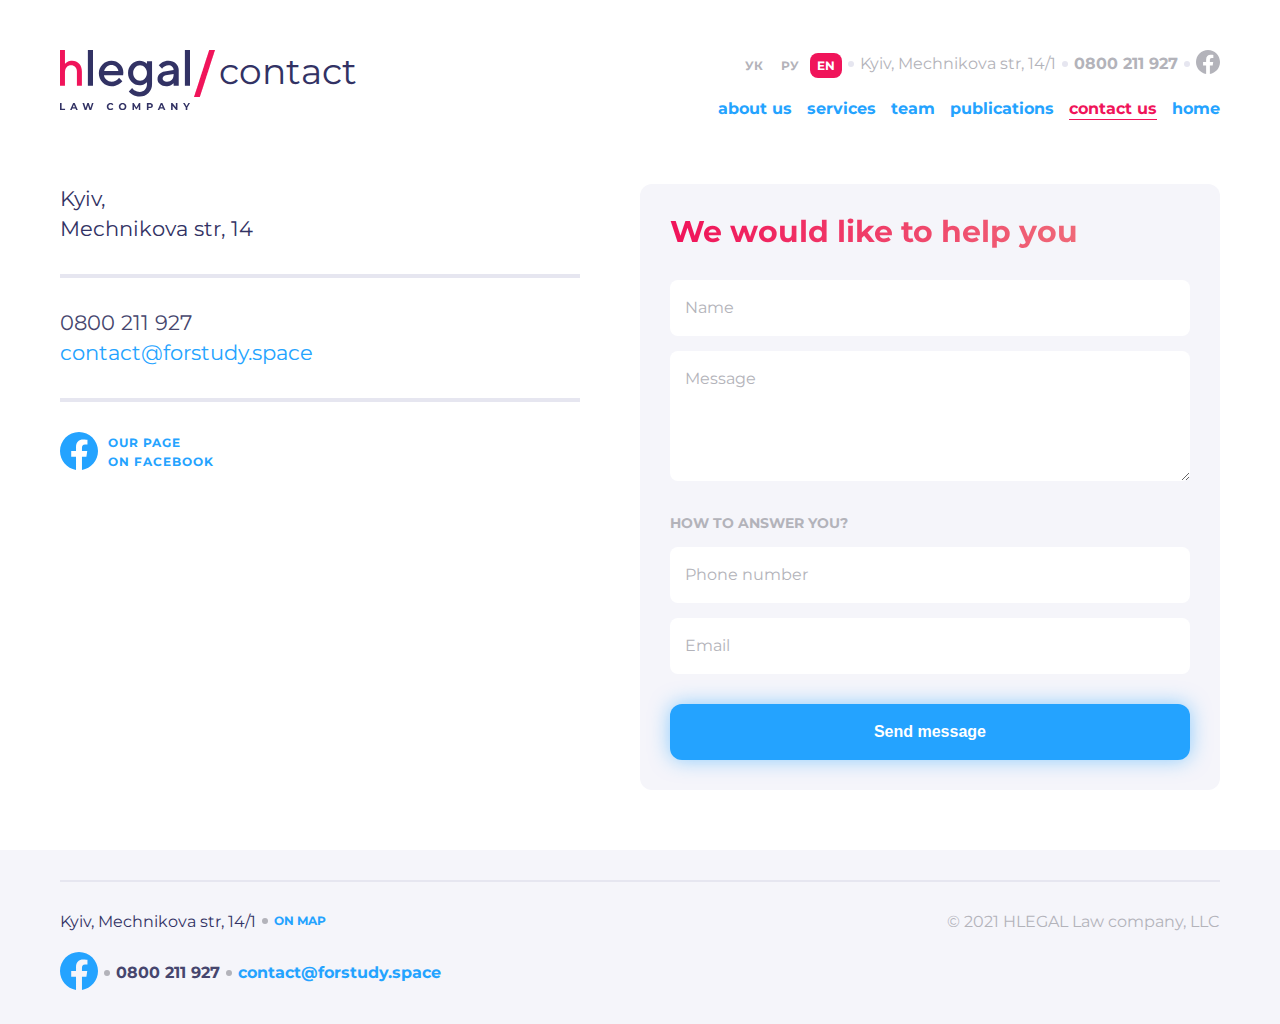
==== commit 9f8684cc: "finished contact-page" ====
--- a/index.html
+++ b/index.html
@@ -1,34 +1,170 @@
+
 <!DOCTYPE html>
 <html lang="en">
-<head>
+    <head>
     <meta charset="UTF-8" />
     <meta name="viewport" content="width=device-width, initial-scale=1.0" />
-    <title>Document</title>
+    <title>Contact us</title>
     <link rel="stylesheet" href="fonts/fonts.css">
-    <link rel="stylesheet" href="styles/style.css">
-    <link rel="stylesheet" href="styles/slider.css">
-</head>
+    <link rel="stylesheet" href="styles/header.css">
+    <link rel="stylesheet" href="styles/contact-us.css">
+    <link rel="stylesheet" href="styles/footer.css">
+    <link rel="stylesheet" href="styles/styles.css">
+
+    </head>
     <body>
-        <header></header>
+        <header>
+            <div class="container">
+                <div class="wrapper">
+                    <div class="logo flex">
+                        <div class="flex">
+                            <a href="index.html">
+                                <svg class="svg-logo" width="130" height="60" viewBox="0 0 130 60" fill="none" xmlns="http://www.w3.org/2000/svg">
+                                    <path d="M4.95672 6.10352e-05H0V35.7987H4.95672V22.5177C4.95672 20.271 5.51557 18.4985 6.63326 17.2503C7.75095 16.0021 9.2817 15.353 11.1769 15.353C12.8049 15.353 14.1655 15.9522 15.2589 17.1005C16.3523 18.2738 16.9112 19.7467 16.9112 21.5192V35.8236H21.8922V21.5192C21.8922 18.2239 20.9932 15.6276 19.1951 13.6804C17.3971 11.7332 15.0402 10.7596 12.1731 10.7596C11.347 10.7596 10.5209 10.8595 9.71906 11.0841C8.89294 11.3088 8.2369 11.5585 7.70235 11.8331C7.16781 12.1077 6.65756 12.4072 6.1959 12.7567C5.73424 13.1062 5.41838 13.3559 5.27259 13.5057C5.1268 13.6555 5.00532 13.7553 4.95672 13.8302V6.10352e-05Z" fill="#F0145A"/>
+                                    <path d="M32.9726 0H27.8628V35.7689H32.9726V0Z" fill="#323264"/>
+                                    <path d="M63.1114 25.2931L63.3669 22.7382C63.3669 19.3146 62.2428 16.4531 59.9433 14.1537C57.6439 11.8543 54.7824 10.7301 51.3588 10.7301C47.9352 10.7301 44.9715 11.9565 42.5188 14.4092C40.0661 16.8619 38.8397 19.7745 38.8397 23.2492C38.8397 26.8261 40.1172 29.892 42.621 32.4469C45.1248 35.0018 48.1396 36.2793 51.6143 36.2793C52.9429 36.2793 54.1692 36.0749 55.3956 35.7172C56.6219 35.3084 57.6439 34.8996 58.3593 34.4909C59.1258 34.031 59.8922 33.52 60.5565 32.9579C61.2208 32.3958 61.6807 31.987 61.8851 31.7315C62.0895 31.4761 62.2428 31.3228 62.345 31.1695L59.0236 27.8481L58.2571 28.8189C57.7461 29.4321 56.8774 30.0453 55.6511 30.7096C54.3736 31.3739 53.0451 31.6804 51.6143 31.6804C49.6215 31.6804 47.9352 31.0673 46.5045 29.7898C45.0737 28.5123 44.205 27.0305 43.9495 25.2931H63.1114ZM51.3588 15.0735C53.2494 15.0735 54.7824 15.6355 56.0599 16.7086C57.2862 17.8328 58.0527 19.2124 58.3593 20.9498H44.1539C44.6138 19.2124 45.4314 17.8328 46.7089 16.7086C47.9352 15.6355 49.5193 15.0735 51.3588 15.0735Z" fill="#323264"/>
+                                    <path d="M86.9429 34.2865C86.9429 36.5348 86.2786 38.3743 84.8989 39.8051C83.5704 41.1847 81.8841 41.9001 79.7891 41.9001C78.8693 41.9001 77.9496 41.7468 77.0809 41.4913C76.2122 41.2358 75.5479 40.9292 74.9859 40.5715C74.4238 40.2139 73.9128 39.8562 73.4018 39.3963C72.9419 38.9364 72.6353 38.6298 72.482 38.4765C72.3287 38.3232 72.2265 38.1699 72.1244 38.0677L68.803 41.3891L69.2117 41.9001C69.4672 42.2578 69.9271 42.7177 70.5403 43.2287C71.1535 43.6885 71.8689 44.1995 72.6864 44.7105C73.504 45.1704 74.526 45.5792 75.8034 45.9369C77.0809 46.2946 78.4094 46.499 79.7891 46.499C83.2638 46.499 86.1253 45.3237 88.5269 42.9732C90.8774 40.5716 92.0527 37.71 92.0527 34.2354V11.2411H86.9429V13.796L86.0742 13.0295C85.5121 12.5185 84.6434 12.0076 83.4171 11.4966C82.1907 10.9856 80.8622 10.7301 79.5336 10.7301C76.4166 10.7301 73.7595 11.9054 71.4601 14.307C69.1606 16.7086 68.0365 19.5701 68.0365 22.9937C68.0365 26.4173 69.1606 29.2788 71.4601 31.6804C73.7595 34.0821 76.4166 35.2573 79.5336 35.2573C80.4023 35.2573 81.2199 35.1551 82.0885 34.9507C82.9061 34.6952 83.5704 34.4397 84.1325 34.1843C84.6945 33.9288 85.2055 33.6222 85.6654 33.2645C86.1253 32.9068 86.483 32.6513 86.5852 32.5491L86.9429 32.1914V34.2865ZM73.1463 22.9937C73.1463 20.8476 73.8106 19.0591 75.1903 17.5773C76.5699 16.0954 78.2051 15.329 80.0446 15.329C81.8841 15.329 83.5193 16.0954 84.8989 17.5773C86.2275 19.0591 86.9429 20.8476 86.9429 22.9937C86.9429 25.1398 86.2275 26.9283 84.8989 28.4101C83.5193 29.892 81.8841 30.6585 80.0446 30.6585C78.2051 30.6585 76.5699 29.892 75.1903 28.4101C73.8106 26.9283 73.1463 25.1398 73.1463 22.9937Z" fill="#323264"/>
+                                    <path d="M118.724 35.7683V19.9278C118.724 17.3218 117.753 15.1246 115.863 13.3872C113.972 11.5988 111.519 10.7301 108.504 10.7301C107.329 10.7301 106.154 10.8834 105.03 11.19C103.906 11.5477 102.986 11.9054 102.321 12.3142C101.657 12.7229 100.993 13.1828 100.38 13.7449C99.7666 14.2559 99.4089 14.6136 99.2045 14.818C99.0512 15.0224 98.8979 15.1757 98.7957 15.329L102.117 18.6504L102.781 17.7817C103.19 17.2196 103.906 16.7086 104.979 16.1465C106.052 15.5845 107.227 15.329 108.504 15.329C109.986 15.329 111.213 15.7888 112.183 16.6575C113.154 17.5262 113.614 18.6504 113.614 19.9278L104.672 21.4608C102.475 21.8185 100.686 22.6871 99.46 24.0668C98.1825 25.4464 97.5182 27.1327 97.5182 29.1255C97.5182 31.0162 98.3358 32.6513 99.971 34.0821C101.657 35.5639 103.701 36.2793 106.205 36.2793C107.074 36.2793 107.891 36.1771 108.709 35.9216C109.577 35.7172 110.242 35.4617 110.804 35.2062C111.366 34.9507 111.877 34.6442 112.337 34.2865C112.797 33.9288 113.103 33.6733 113.308 33.5711C113.461 33.4178 113.563 33.2645 113.614 33.2134V35.7683H118.724ZM106.971 31.6804C105.643 31.6804 104.57 31.3739 103.803 30.7607C102.986 30.1475 102.628 29.4321 102.628 28.6145C102.628 27.7459 102.884 26.9794 103.446 26.4173C104.008 25.8552 104.774 25.4464 105.694 25.2931L113.614 24.0157V24.5267C113.614 26.8261 113.052 28.5634 111.877 29.8409C110.702 31.0673 109.066 31.6804 106.971 31.6804Z" fill="#323264"/>
+                                    <path d="M130 0H124.89V35.7689H130V0Z" fill="#323264"/>
+                                    <path d="M0 53.1185H1.59915V58.7253H5.06396V60.0283H0V53.1185Z" fill="#323264"/>
+                                    <path d="M15.5016 58.5477H12.2934L11.6814 60.0283H10.0428L13.1226 53.1185H14.702L17.7917 60.0283H16.1136L15.5016 58.5477ZM14.9982 57.3335L13.9025 54.688L12.8067 57.3335H14.9982Z" fill="#323264"/>
+                                    <path d="M33.5121 53.1185L31.2516 60.0283H29.534L28.0138 55.3494L26.4443 60.0283H24.7366L22.4662 53.1185H24.1245L25.6842 57.9751L27.313 53.1185H28.7937L30.3731 58.0146L31.9821 53.1185H33.5121Z" fill="#323264"/>
+                                    <path d="M50.5232 60.1468C49.819 60.1468 49.1807 59.9954 48.6082 59.6927C48.0422 59.3834 47.5947 58.959 47.2657 58.4193C46.9432 57.8731 46.782 57.2578 46.782 56.5734C46.782 55.889 46.9432 55.277 47.2657 54.7373C47.5947 54.1911 48.0422 53.7667 48.6082 53.464C49.1807 53.1547 49.8223 53 50.5331 53C51.1319 53 51.6716 53.1053 52.152 53.3159C52.6389 53.5265 53.047 53.8292 53.376 54.224L52.3494 55.1717C51.8821 54.6321 51.303 54.3622 50.612 54.3622C50.1843 54.3622 49.8026 54.4577 49.467 54.6485C49.1313 54.8328 48.8681 55.0927 48.6773 55.4283C48.493 55.764 48.4009 56.1456 48.4009 56.5734C48.4009 57.0012 48.493 57.3828 48.6773 57.7185C48.8681 58.0541 49.1313 58.3173 49.467 58.5082C49.8026 58.6924 50.1843 58.7846 50.612 58.7846C51.303 58.7846 51.8821 58.5115 52.3494 57.9653L53.376 58.9129C53.047 59.3143 52.6389 59.6203 52.152 59.8309C51.665 60.0415 51.1221 60.1468 50.5232 60.1468Z" fill="#323264"/>
+                                    <path d="M62.5933 60.1468C61.876 60.1468 61.2278 59.9922 60.6487 59.6829C60.0761 59.3736 59.6253 58.9491 59.2963 58.4095C58.9738 57.8632 58.8126 57.2512 58.8126 56.5734C58.8126 55.8956 58.9738 55.2868 59.2963 54.7472C59.6253 54.201 60.0761 53.7733 60.6487 53.464C61.2278 53.1547 61.876 53 62.5933 53C63.3106 53 63.9555 53.1547 64.5281 53.464C65.1006 53.7733 65.5514 54.201 65.8804 54.7472C66.2095 55.2868 66.374 55.8956 66.374 56.5734C66.374 57.2512 66.2095 57.8632 65.8804 58.4095C65.5514 58.9491 65.1006 59.3736 64.5281 59.6829C63.9555 59.9922 63.3106 60.1468 62.5933 60.1468ZM62.5933 58.7846C63.0013 58.7846 63.3698 58.6924 63.6989 58.5082C64.0279 58.3173 64.2846 58.0541 64.4688 57.7185C64.6597 57.3828 64.7551 57.0012 64.7551 56.5734C64.7551 56.1456 64.6597 55.764 64.4688 55.4283C64.2846 55.0927 64.0279 54.8328 63.6989 54.6485C63.3698 54.4577 63.0013 54.3622 62.5933 54.3622C62.1853 54.3622 61.8168 54.4577 61.4877 54.6485C61.1587 54.8328 60.8987 55.0927 60.7079 55.4283C60.5236 55.764 60.4315 56.1456 60.4315 56.5734C60.4315 57.0012 60.5236 57.3828 60.7079 57.7185C60.8987 58.0541 61.1587 58.3173 61.4877 58.5082C61.8168 58.6924 62.1853 58.7846 62.5933 58.7846Z" fill="#323264"/>
+                                    <path d="M78.7995 60.0283L78.7896 55.8824L76.7561 59.2979H76.0355L74.0119 55.9713V60.0283H72.5115V53.1185H73.8342L76.4205 57.4125L78.9673 53.1185H80.2802L80.2999 60.0283H78.7995Z" fill="#323264"/>
+                                    <path d="M89.8659 53.1185C90.478 53.1185 91.0077 53.2205 91.4552 53.4245C91.9093 53.6285 92.2581 53.918 92.5016 54.2931C92.7451 54.6682 92.8668 55.1125 92.8668 55.6258C92.8668 56.1325 92.7451 56.5767 92.5016 56.9584C92.2581 57.3335 91.9093 57.623 91.4552 57.8271C91.0077 58.0245 90.478 58.1232 89.8659 58.1232H88.4741V60.0283H86.8749V53.1185H89.8659ZM89.7771 56.8202C90.2575 56.8202 90.6227 56.7182 90.8728 56.5142C91.1229 56.3036 91.2479 56.0074 91.2479 55.6258C91.2479 55.2375 91.1229 54.9414 90.8728 54.7373C90.6227 54.5268 90.2575 54.4215 89.7771 54.4215H88.4741V56.8202H89.7771Z" fill="#323264"/>
+                                    <path d="M103.148 58.5477H99.9396L99.3276 60.0283H97.6889L100.769 53.1185H102.348L105.438 60.0283H103.76L103.148 58.5477ZM102.644 57.3335L101.549 54.688L100.453 57.3335H102.644Z" fill="#323264"/>
+                                    <path d="M117.428 53.1185V60.0283H116.115L112.67 55.8331V60.0283H111.09V53.1185H112.413L115.848 57.3137V53.1185H117.428Z" fill="#323264"/>
+                                    <path d="M127.315 57.5803V60.0283H125.716V57.5605L123.041 53.1185H124.739L126.585 56.1884L128.43 53.1185H130L127.315 57.5803Z" fill="#323264"/>
+                                    </svg>
+                            </a>
+                                
+                            <img class="slash" src="images/Slash.png" alt="slash">
+                            <p class="team">contact</p>
+                        </div>
+                        <div class="burger">
+                            <span></span>
+                        </div>
+                    </div>
+                    <div class="details flex ">
+                        <div>
+                            <a href="#" class="link">УК</a>
+                            <a href="#" class="link">РУ</a>
+                            <a href="#" class="link active">EN</a>
+                        </div>
+                        <div class="seperator"></div>
+                        <p class="font-16">Kyiv, Mechnikova str, 14/1</p>
+                        <div class="seperator"></div>
+                        <a class="font-16 tel" href="tel:0800 211 927">0800 211 927</a>
+                        <div class="seperator"></div>
+                        <a class="social" href="https://www.facebook.com/">
+                            <svg width="24" height="24" viewBox="0 0 24 24" fill="none" xmlns="http://www.w3.org/2000/svg">
+                                <g clip-path="url(#clip0_22721_6686)">
+                                <path d="M24 12.0733C24 5.40541 18.6274 0 12 0C5.37258 0 0 5.40541 0 12.0733C0 18.0995 4.38823 23.0943 10.125 24V15.5633H7.07813V12.0733H10.125V9.41343C10.125 6.38755 11.9165 4.71615 14.6576 4.71615C15.9705 4.71615 17.3438 4.95195 17.3438 4.95195V7.92313H15.8306C14.3399 7.92313 13.875 8.85379 13.875 9.80857V12.0733H17.2031L16.6711 15.5633H13.875V24C19.6118 23.0943 24 18.0995 24 12.0733Z" fill="#B3B3BA"/>
+                                </g>
+                                <defs>
+                                <clippath id="clip0_22721_6686">
+                                <rect width="24" height="24" fill="white"/>
+                                </clippath>
+                                </defs>
+                            </svg> 
+                        </a>                           
+                    </div>
+                    <nav class="navigation">
+                        <ul class="font-16 flex">
+                            <a class="li"  href="#">about us</a>
+                                <a class="li" href="#">services</a>
+                                <a class="li" href="#">team</a>
+                                <a class="li" href="#">publications</a>
+                                <a class="li" id="link-active" href="#">contact us</a>
+                                <a href="#"  class="li">home</a>
+                        </ul>
+                    </nav>
+                </div>
+            </div>    
+        </header>
         <main>
-            <section class="py-rem">
-                <div class="container">
-                    <h1 class="main-title">Lesson 19</h1>
-                    <p class="description py-rem">Lorem ipsum dolor sit amet consectetur adipisicing elit.</p>
-    
-                    <div id="mySlider" class="slider">
-                        <div class="slide-item slide-1 active"><img src="images/cat-1.jpg" alt="cat-1"></div>
-                        <div class="slide-item slide-2"><img src="images/cat-2.webp" alt="cat-2"></div>
-                        <div class="slide-item slide-3"><img src="images/cat-3.jpg" alt="cat-3"></div>
-                        <div class="slide-item slide-4"><img src="images/cat-4.webp" alt="cat-4"></div>
-                        <div class="slide-item slide-5"><img src="images/cat-5.png" alt="cat-5"></div>
+            <div class="container">
+                <div class="wrapper">
+                    <div class="left">
+                        <div class="address">
+                            <a class="address" href="https://maps.app.goo.gl/Zw4MKvHGfPZktKgB7">Kyiv, <br> Mechnikova str, 14</a>
+                        </div>
+                        <hr class="line">
+                        <div class="info">
+                        <a class="font-16 tel" href="tel:0800 211 927">0800 211 927</a>
+                        <br>
+                        <a class="email" href="mailto:contact@forstudy.space">contact@forstudy.space</a>
+                        </div>
+                        <hr class="line">
+                        <div class="facebook-page">
+                            <a class="social" href="https://www.facebook.com/">
+                                <svg width="38" height="38" viewBox="0 0 38 38" fill="none" xmlns="http://www.w3.org/2000/svg">
+                                    <g clip-path="url(#clip0_22721_8205)">
+                                    <path d="M38 19.1161C38 8.55857 29.4934 0 19 0C8.50658 0 0 8.55857 0 19.1161C0 28.6575 6.94803 36.5659 16.0312 38V24.6419H11.207V19.1161H16.0312V14.9046C16.0312 10.1136 18.8678 7.46723 23.2078 7.46723C25.2866 7.46723 27.4609 7.84059 27.4609 7.84059V12.545H25.0651C22.7048 12.545 21.9688 14.0185 21.9688 15.5302V19.1161H27.2383L26.3959 24.6419H21.9688V38C31.052 36.5659 38 28.6575 38 19.1161Z" fill="#24A3FF"/>
+                                    </g>
+                                    <defs>
+                                    <clippath id="clip0_22721_8205">
+                                    <rect width="38" height="38" fill="white"/>
+                                    </clippath>
+                                    </defs>
+                                    </svg>                            
+                            </a>
+                            <div class="links">
+                                <a href="https://www.facebook.com/">OUR PAGE</a>
+                                <br>
+                                <a href="https://www.facebook.com/">ON FACEBOOK</a>
+                            </div>
+                        </div>
+                    </div>
+                    <div>
+                        <form action="#" method="get" class="form">
+                            <p class="text-gradient h2">We would like to help you</p>
+                            <input type="text" id="name" class="input" placeholder="Name" important>
+                            <textarea name="message" id="message" class="input" cols="" rows="" placeholder="Message" important></textarea>
+                            <p class="answer">HOW TO ANSWER YOU?</p>
+                            <input type="tel" name="tel" id="tel" class="input" placeholder="Phone number" important>
+                            <input type="email" name="email" id="email" class="input" placeholder="Email" important>
+                            <button type="button" id="button" class="button">Send message</button>
+                    </form>
                     </div>
                 </div>
-            </section>
+            </div>
         </main>
-        <footer></footer>
-
-    <script src="js/slider.js"></script>
-    <script src="js/script.js"></script> 
+    <footer>
+        <div class="container">
+            <div class="wrapper">
+                <div class="left flex">
+                    <p class="font-16 street">Kyiv, Mechnikova str, 14/1</p>
+                    <div class="seperator"></div>
+                    <a href="https://maps.app.goo.gl/Zw4MKvHGfPZktKgB7" class="map">ON MAP</a>
+                </div>
+                <div class="right flex">
+                    <p class="font-16">© 2021 HLEGAL Law company, LLC</p>
+                </div>
+                <div class="bottom flex">
+                    <a class="social" href="https://www.facebook.com/">
+                        <svg width="38" height="38" viewBox="0 0 38 38" fill="none" xmlns="http://www.w3.org/2000/svg">
+                            <g clip-path="url(#clip0_22721_8205)">
+                            <path d="M38 19.1161C38 8.55857 29.4934 0 19 0C8.50658 0 0 8.55857 0 19.1161C0 28.6575 6.94803 36.5659 16.0312 38V24.6419H11.207V19.1161H16.0312V14.9046C16.0312 10.1136 18.8678 7.46723 23.2078 7.46723C25.2866 7.46723 27.4609 7.84059 27.4609 7.84059V12.545H25.0651C22.7048 12.545 21.9688 14.0185 21.9688 15.5302V19.1161H27.2383L26.3959 24.6419H21.9688V38C31.052 36.5659 38 28.6575 38 19.1161Z" fill="#24A3FF"/>
+                            </g>
+                            <defs>
+                            <clippath id="clip0_22721_8205">
+                            <rect width="38" height="38" fill="white"/>
+                            </clippath>
+                            </defs>
+                            </svg>                            
+                    </a>
+                    <div class="seperator"></div>
+                    <a class="font-16 tel" href="tel:0800 211 927">0800 211 927</a>
+                    <div class="seperator"></div>
+                    <a class="map" href="mailto:contact@forstudy.space">contact@forstudy.space</a>
+                </div>
+            </div>
+        </div>
+    </footer>
+    <script src="js/header.js"></script> 
+    <script src="js/contact-us.js"></script>
     </body>
 </html>
+
--- a/styles/header.css
+++ b/styles/header.css
@@ -0,0 +1,333 @@
+.text-gradient {
+  background-image: linear-gradient(90.13deg, #F0145A 0.84%, #EF8080 99.96%) !important;
+  -webkit-background-clip: text !important;
+  color: transparent !important;
+}
+.text-gradient__innner {
+  font-size: 2.375em;
+}
+
+html {
+  color: #323264;
+}
+
+.font-16 {
+  font-size: 16px;
+  font-weight: 400;
+  line-height: 19.5px;
+  color: #B3B3BA;
+}
+
+header .wrapper {
+  max-width: 1600px;
+  padding: 50px 60px 0;
+  margin: 0 auto;
+  display: grid;
+  grid-template-areas: "a b" "a c";
+  grid-template-columns: 2fr;
+}
+@media screen and (max-width: 980px) {
+  header .wrapper {
+    grid-template-areas: "b" "a" "c";
+  }
+}
+@media screen and (max-width: 650px) {
+  header .wrapper {
+    margin: 0;
+    padding: 10px 15px;
+  }
+}
+@media screen and (max-width: 650px) {
+  header .wrapper {
+    padding: 0 15px;
+  }
+}
+
+@media screen and (max-width: 650px) {
+  .svg-logo {
+    max-height: 32px;
+    max-width: 69.33px;
+  }
+}
+
+.team {
+  font-size: 36px;
+  font-weight: 400;
+  line-height: 43.88px;
+  color: #323264;
+  padding-left: 4px;
+}
+@media screen and (max-width: 650px) {
+  .team {
+    font-size: 20px;
+    line-height: 24.38px;
+  }
+}
+
+.logo {
+  grid-area: a;
+  justify-content: space-between;
+}
+@media screen and (max-width: 980px) {
+  .logo {
+    margin-top: 30px;
+  }
+}
+@media screen and (max-width: 650px) {
+  .logo {
+    padding: 15px 0 10px 0;
+    margin-top: 0;
+  }
+}
+
+.logo-pic {
+  max-height: 60px;
+}
+@media screen and (max-width: 650px) {
+  .logo-pic {
+    max-height: 32px;
+  }
+}
+
+.slash {
+  max-height: 47px;
+  padding-left: 4px;
+}
+@media screen and (max-width: 650px) {
+  .slash {
+    max-height: 26px;
+  }
+}
+
+.flex {
+  display: flex;
+}
+
+.link {
+  text-decoration: none;
+  font-size: 12px;
+  font-weight: 700;
+  line-height: 14.63px;
+  color: #B3B3BA;
+  padding: 5px 7px;
+}
+.link:hover {
+  background-color: #F5F5FA;
+  border-radius: 8px;
+}
+
+.details {
+  align-items: center;
+  grid-area: b;
+  justify-content: end;
+}
+@media screen and (max-width: 980px) {
+  .details {
+    justify-content: flex-start;
+  }
+}
+@media screen and (max-width: 650px) {
+  .details {
+    justify-content: space-between;
+    padding: 10px 15px;
+    background-color: #F5F5FA;
+    margin-left: -15px;
+    margin-right: -30px;
+  }
+}
+@media screen and (max-width: 400px) {
+  .details {
+    margin-right: -15px;
+  }
+}
+@media screen and (max-width: 650px) {
+  .details p, .details .seperator, .details .social {
+    display: none;
+  }
+}
+
+.active {
+  background-color: #F0145A;
+  color: white;
+  border-radius: 8px;
+}
+.active:hover {
+  background-color: #F0145A;
+}
+
+.tel {
+  text-decoration: none;
+  font-weight: 700;
+}
+@media screen and (max-width: 650px) {
+  .tel {
+    padding-right: 5px;
+  }
+}
+
+#link-active {
+  color: #F0145A !important;
+  text-decoration: underline;
+  text-decoration-color: #F0145A;
+  text-underline-offset: 5px;
+}
+
+.navigation {
+  grid-area: c;
+  margin-top: 16px;
+  padding: 5px 7px;
+  padding-right: 0;
+  justify-content: flex-end;
+}
+@media screen and (max-width: 650px) {
+  .navigation {
+    display: none;
+  }
+}
+@media screen and (max-width: 980px) {
+  .navigation {
+    margin-left: 0;
+    justify-content: flex-start;
+  }
+}
+
+.li {
+  font-weight: 700;
+  color: #24A3FF;
+  margin-left: 15px;
+  text-decoration: none;
+}
+@media screen and (max-width: 980px) {
+  .li {
+    margin-left: 0;
+    margin-right: 15px;
+  }
+}
+.li:hover {
+  text-decoration: underline;
+  text-decoration-color: #24A3FF;
+  text-underline-offset: 5px;
+}
+
+ul {
+  list-style: none;
+}
+
+.burger {
+  display: none;
+  position: relative;
+  z-index: 50;
+  width: 32px;
+  height: 18px;
+  align-items: center;
+  align-self: center;
+}
+@media screen and (max-width: 650px) {
+  .burger {
+    display: flex;
+    margin-right: -15px;
+  }
+}
+@media screen and (max-width: 400px) {
+  .burger {
+    margin-right: 0;
+  }
+}
+.burger span {
+  width: 80%;
+  height: 2px;
+  background-color: #323264;
+}
+.burger::before, .burger::after {
+  content: "";
+  height: 2px;
+  width: 80%;
+  background-color: #323264;
+  position: absolute;
+  transition: all 0.3s ease 0s;
+}
+.burger::before {
+  top: 0;
+}
+.burger::after {
+  bottom: 0;
+}
+
+.burger.burger-active span {
+  transform: scale(0);
+}
+
+.burger.burger-active::before {
+  top: 50%;
+  transform: rotate(-45deg) translate(0, -50%);
+  background-color: #F0145A;
+}
+
+.burger.burger-active::after {
+  bottom: 50%;
+  transform: rotate(45deg) translate(0, 50%);
+  background-color: #F0145A;
+}
+
+.seperator {
+  width: 6px;
+  height: 6px;
+  background-color: #E6E6F0;
+  border-radius: 3px;
+  margin: 0 6px;
+}
+
+.flex-active {
+  display: flex;
+  flex-direction: column;
+}
+
+.block {
+  display: block;
+  background-color: #686887;
+  position: fixed;
+  height: 100%;
+  width: 100%;
+  margin: 0;
+  margin-left: -15px;
+}
+
+.menu {
+  position: absolute;
+  bottom: 0;
+  padding: 12px;
+  padding-top: 64px;
+  background-color: white;
+  align-items: center;
+  width: 95%;
+  border-radius: 12px 12px 0px 0px;
+}
+
+.menu-li {
+  background-color: #F5F5FA;
+  padding: 7px 0;
+  width: 90%;
+  text-align: center;
+  font-size: 24px;
+  line-height: 29.26px;
+  margin-bottom: 10px;
+  border-radius: 12px;
+}
+.menu-li:hover {
+  background-color: #E6E6F0;
+}
+
+.menu-li#link-active {
+  text-decoration: none;
+}
+
+.new {
+  margin: 16px;
+  position: fixed;
+  bottom: 21rem;
+  right: 1px;
+}
+
+.social:hover svg path {
+  fill: #F0145A;
+}--- a/styles/contact-us.css
+++ b/styles/contact-us.css
@@ -0,0 +1,180 @@
+main .container {
+  max-width: 1600px;
+  margin: 0 auto;
+}
+main .wrapper {
+  display: flex;
+  justify-content: space-between;
+  max-width: 1360px;
+  margin: 0 auto;
+  margin-top: 60px;
+  padding: 0 60px;
+}
+@media screen and (max-width: 920px) {
+  main .wrapper {
+    flex-direction: column;
+  }
+}
+@media screen and (max-width: 600px) {
+  main .wrapper {
+    padding: 0 30px;
+    margin-top: 30px;
+  }
+}
+
+.line {
+  height: 4px;
+  width: 100%;
+  background-color: #E6E6F0;
+  border: none;
+  margin-top: 30px;
+  margin-bottom: 30px;
+}
+
+.address {
+  text-decoration: none;
+  font-size: 21px;
+  font-weight: 400;
+  line-height: 30px;
+  color: #323264;
+}
+
+.left {
+  width: 50%;
+}
+@media screen and (max-width: 920px) {
+  .left {
+    width: 100%;
+  }
+}
+.left .tel {
+  font-size: 21px;
+  font-weight: 400;
+  line-height: 30px;
+  color: #46466E;
+}
+.left .email {
+  font-size: 21px;
+  font-weight: 400;
+  line-height: 30px;
+  color: #24A3FF;
+  text-decoration: none;
+  margin-top: 15px;
+}
+.left .email:hover {
+  color: #F0145A;
+}
+
+.facebook-page {
+  display: flex;
+}
+.facebook-page:hover .links a {
+  color: #F0145A;
+}
+.facebook-page:hover .social svg path {
+  fill: #F0145A;
+}
+.facebook-page .links {
+  margin-left: 10px;
+}
+.facebook-page a {
+  text-decoration: none;
+  font-size: 12px;
+  font-weight: 700;
+  line-height: 16px;
+  color: #24A3FF;
+  letter-spacing: 1px;
+}
+
+.address:hover a {
+  color: #F0145A;
+}
+
+.info .tel:hover {
+  color: #F0145A;
+}
+.info .map:hover {
+  color: #F0145A;
+}
+
+form {
+  background-color: #F5F5FA;
+  padding: 30px;
+  border-radius: 12px;
+  margin-left: 60px;
+}
+@media screen and (max-width: 920px) {
+  form {
+    margin-left: 0;
+    margin-top: 60px;
+  }
+}
+@media screen and (max-width: 600px) {
+  form {
+    margin-left: 0;
+  }
+}
+form .red-border {
+  border: 1px solid rgb(255, 0, 0) !important;
+  color: rgb(255, 0, 0) !important;
+}
+form .blue-border {
+  border: 1px solid rgb(36, 163, 255) !important;
+}
+form .h2 {
+  font-size: 30px;
+  font-weight: 700;
+  line-height: 36.57px;
+  color: transparent;
+  margin-bottom: 15px;
+}
+form .input {
+  border: 1px;
+  border-radius: 8px;
+  padding: 15px;
+  width: 100%;
+  margin-top: 15px;
+  height: 56px;
+}
+form .message {
+  height: 130px;
+  vertical-align: text-top;
+}
+form #message {
+  height: 130px;
+}
+form ::-webkit-input-placeholder {
+  font-family: "Montserrat";
+  font-size: 16px;
+  font-weight: 400;
+  line-height: 26px;
+  color: #B3B3BA;
+}
+form .answer {
+  margin-top: 30px;
+  font-size: 14px;
+  font-weight: 700;
+  line-height: 17.07px;
+  color: #B3B3BA;
+}
+form .active-button {
+  background-color: #006CCF;
+}
+form button {
+  padding: 18px 30px;
+  border: none;
+  background-color: #24A3FF;
+  border-radius: 12px;
+  margin: auto;
+  width: 100%;
+  box-shadow: 0 0 20px 0 rgba(36, 163, 255, 0.5);
+  font-size: 16px;
+  font-weight: 700;
+  line-height: 19.5px;
+  color: white;
+  margin-top: 30px;
+  text-align: center;
+}
+form button:hover {
+  background-color: #0085FF;
+}--- a/styles/footer.css
+++ b/styles/footer.css
@@ -0,0 +1,88 @@
+footer {
+  background-color: #F5F5FA;
+  margin-top: 60px;
+}
+footer .container {
+  padding: 30px 60px;
+}
+footer .wrapper {
+  max-width: 1600px;
+  display: grid;
+  grid-template-areas: "a b" "c b";
+  grid-template-columns: 2fr;
+  border-top: 2px solid #E6E6F0;
+  padding-top: 30px;
+  margin: 0 auto;
+}
+@media screen and (max-width: 900px) {
+  footer .wrapper {
+    grid-template-areas: "a" "c" "b";
+    margin: 0 auto;
+    width: 51.9vw;
+  }
+}
+footer .seperator {
+  background-color: #B3B3BA;
+}
+footer .tel {
+  color: #46466E;
+}
+footer .tel:hover {
+  color: #F0145A;
+}
+@media screen and (max-width: 765px) {
+  footer .seperator {
+    display: none;
+  }
+  footer .flex {
+    flex-direction: column;
+  }
+  footer .map, footer .tel {
+    margin-top: 10px;
+  }
+}
+
+.right {
+  grid-area: b;
+  margin-left: 15px;
+}
+@media screen and (max-width: 900px) {
+  .right {
+    text-align: center;
+    justify-content: center;
+    margin-top: 30px;
+  }
+}
+
+.left {
+  align-items: center;
+  grid-area: a;
+}
+
+.bottom {
+  align-items: center;
+  grid-area: c;
+  margin-top: 21px;
+}
+
+.street {
+  color: #323264;
+}
+
+.map {
+  text-decoration: none;
+  font-size: 12px;
+  font-weight: 700;
+  line-height: 14.63px;
+  color: #24A3FF;
+}
+.map:hover {
+  color: #F0145A;
+}
+
+.bottom .map {
+  font-size: 16px;
+}
+.bottom .map:hover {
+  color: #F0145A;
+}--- a/styles/styles.css
+++ b/styles/styles.css
@@ -0,0 +1,31 @@
+* {
+  margin: 0;
+  padding: 0;
+  box-sizing: border-box;
+}
+
+:root {
+  --basic-font-family: "Montserrat", sans-serif;
+}
+
+html {
+  font-family: var(--basic-font-family);
+  height: 100%;
+}
+
+body {
+  display: flex;
+  flex-direction: column;
+  min-height: 100%;
+}
+
+header,
+footer {
+flex: 0 0 auto ;
+}
+
+main {
+  flex: 1 1 auto;
+}
+
+
